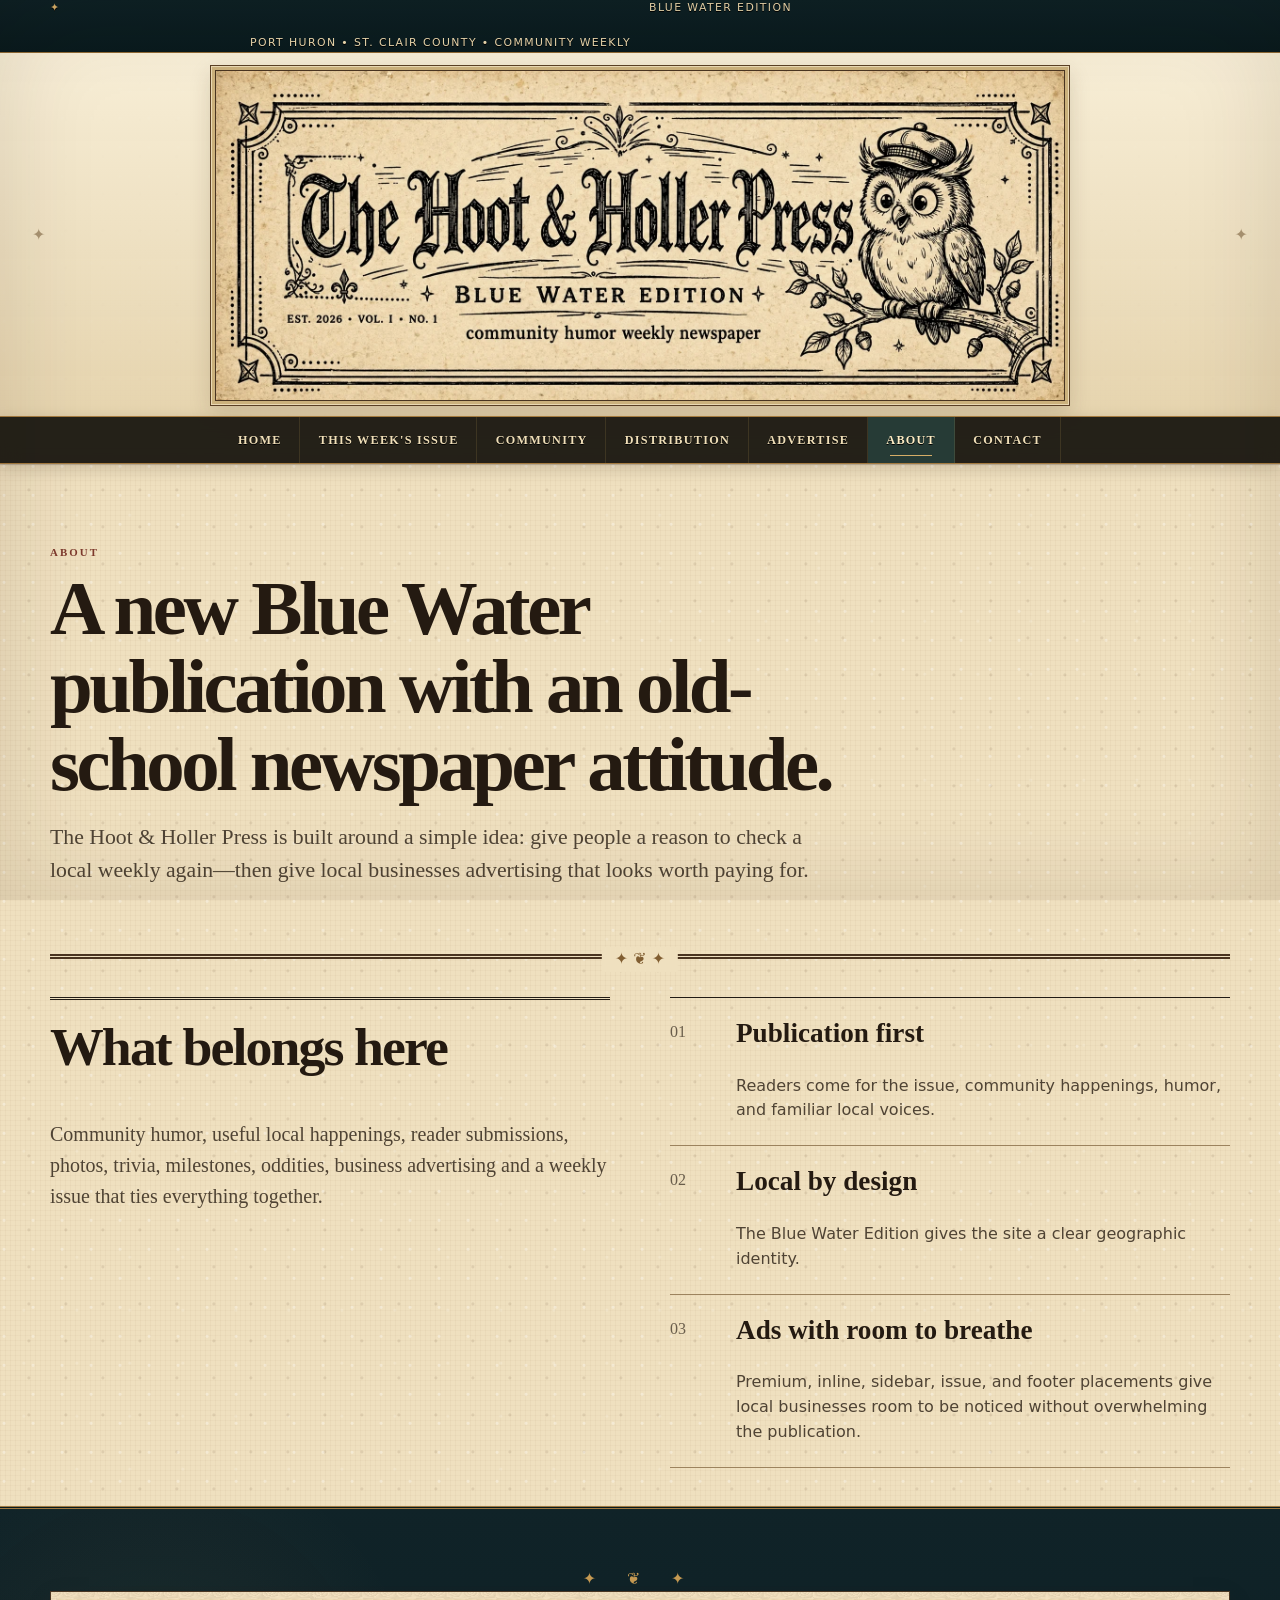
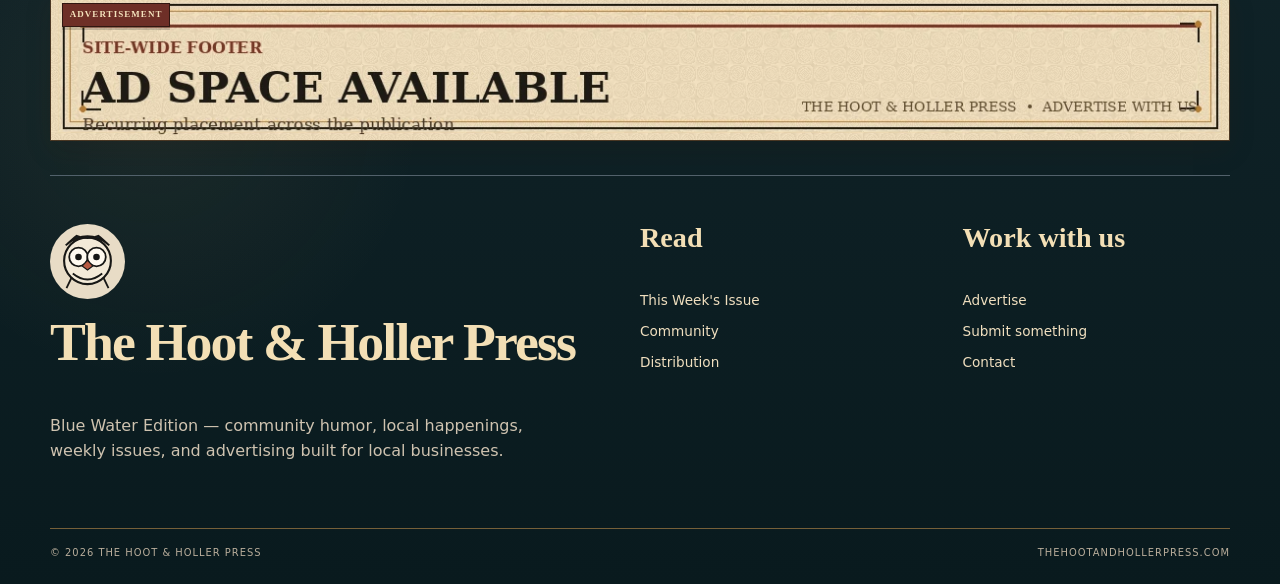
==== about.html @ 725735a4 "Add files via upload" ====
<!doctype html><html lang="en"><head><meta charset="utf-8"><meta name="viewport" content="width=device-width,initial-scale=1"><meta name="description" content="About The Hoot & Holler Press — Blue Water Edition."><meta name="theme-color" content="#19150f"><title>About | The Hoot & Holler Press</title><link rel="stylesheet" href="styles.css"></head><body class="about-page"><a class="skip-link" href="#main">Skip to content</a>
<div class="utility-bar"><div class="shell utility-inner"><span>BLUE WATER EDITION</span><span>PORT HURON • ST. CLAIR COUNTY • COMMUNITY WEEKLY</span></div></div>
<header class="site-header">
  <div class="shell masthead-shell"><a href="index.html" class="masthead-link"><img src="images/hoot-holler-masthead.webp" alt="The Hoot &amp; Holler Press — Blue Water Edition"></a></div>
  <div class="nav-wrap"><div class="shell nav-inner">
    <button class="nav-toggle" type="button" aria-expanded="false" aria-controls="site-nav">Menu</button>
    <nav id="site-nav" class="site-nav" aria-label="Primary navigation">
      <a href="index.html">Home</a><a href="issue.html">This Week's Issue</a><a href="community.html">Community</a><a href="distribution.html">Distribution</a><a href="advertise.html">Advertise</a><a href="about.html">About</a><a href="contact.html">Contact</a>
    </nav>
  </div></div>
</header><main id="main">
<section class="shell page-intro"><span class="section-kicker">About</span><h1>A new Blue Water publication with an old-school newspaper attitude.</h1><p>The Hoot &amp; Holler Press is built around a simple idea: give people a reason to check a local weekly again—then give local businesses advertising that looks worth paying for.</p></section>
<section class="shell about-grid section-tight"><div class="about-big"><h2>What belongs here</h2><p>Community humor, useful local happenings, reader submissions, photos, trivia, milestones, oddities, business advertising and a weekly issue that ties everything together.</p></div><div class="about-list"><div><span>01</span><h3>Publication first</h3><p>Readers come for the issue, community happenings, humor, and familiar local voices.</p></div><div><span>02</span><h3>Local by design</h3><p>The Blue Water Edition gives the site a clear geographic identity.</p></div><div><span>03</span><h3>Ads with room to breathe</h3><p>Premium, inline, sidebar, issue, and footer placements give local businesses room to be noticed without overwhelming the publication.</p></div></div></section>
</main><footer class="site-footer">
  <div class="shell footer-ad"><a class="ad-link" href="advertise.html" data-ad-slot="footer-strip"><span class="ad-label">Advertisement</span><span class="ad-fallback"><strong>AD SPACE AVAILABLE</strong><small>Site-wide footer placement</small></span><img src="images/ads/footer-strip.webp" alt="Advertising space available in The Hoot &amp; Holler Press"></a></div>
  <div class="shell footer-grid">
    <div><img class="footer-owl" src="images/editorial/owl-mark.svg" alt=""><h2>The Hoot &amp; Holler Press</h2><p>Blue Water Edition — community humor, local happenings, weekly issues, and advertising built for local businesses.</p></div>
    <div><h3>Read</h3><a href="issue.html">This Week's Issue</a><a href="community.html">Community</a><a href="distribution.html">Distribution</a></div>
    <div><h3>Work with us</h3><a href="advertise.html">Advertise</a><a href="contact.html">Submit something</a><a href="contact.html">Contact</a></div>
  </div>
  <div class="shell footer-bottom"><span>© <span data-year>2026</span> The Hoot &amp; Holler Press</span><span>thehootandhollerpress.com</span></div>
</footer><script src="script.js"></script></body></html>
---- styles.css ----
:root{--paper:#f4eddf;--paper-deep:#e7dcc7;--paper-light:#fbf7ef;--ink:#171715;--navy:#102b3e;--navy-2:#0a1d2a;--rust:#8a3f2b;--gold:#d29a4a;--muted:#6f665a;--rule:#b8aa94;--serif:"Iowan Old Style","Palatino Linotype",Palatino,"Book Antiqua",Georgia,serif;--sans:Inter,ui-sans-serif,system-ui,-apple-system,"Segoe UI",sans-serif;--shadow:0 18px 50px rgba(33,24,16,.10)}*{box-sizing:border-box}html{scroll-behavior:smooth}body{margin:0;background:var(--paper);color:var(--ink);font-family:var(--sans);line-height:1.55}img{max-width:100%;display:block}a{color:inherit;text-decoration:none}button,input,select,textarea{font:inherit}.shell{width:min(1180px,calc(100% - 40px));margin-inline:auto}.skip-link{position:fixed;z-index:999;top:8px;left:8px;transform:translateY(-160%);background:#fff;padding:.6rem .8rem}.skip-link:focus{transform:none}.utility-bar{background:var(--navy-2);color:#f7eddc;font-size:.68rem;letter-spacing:.13em;text-transform:uppercase}.utility-inner{display:grid;grid-template-columns:1fr 1.5fr 1fr;align-items:center;min-height:38px}.utility-inner span:nth-child(2){text-align:center}.utility-inner a{text-align:right;color:#efd59f;font-weight:800}.site-header{background:var(--paper)}.masthead-shell{padding:22px 0 18px}.masthead-link img{width:100%;border:1px solid rgba(23,23,21,.22);box-shadow:0 6px 18px rgba(32,20,8,.07)}.nav-wrap{border-block:1px solid var(--ink);background:rgba(244,237,223,.97);position:sticky;top:0;z-index:40;backdrop-filter:blur(9px)}.nav-inner{position:relative}.site-nav{display:flex;justify-content:center;gap:0}.site-nav a{padding:.82rem 1.1rem;font-size:.76rem;font-weight:900;text-transform:uppercase;letter-spacing:.08em;border-inline-start:1px solid transparent}.site-nav a:hover,.site-nav a[aria-current="page"]{background:var(--navy);color:#fff}.nav-toggle{display:none;background:none;border:0;padding:.85rem 0;font-weight:900;text-transform:uppercase;letter-spacing:.1em}.section{padding:74px 0}.section-tight{padding:38px 0}.section-kicker,.small-cap,.rail-kicker,.section-tag,.brief-type{font-size:.68rem;font-weight:900;letter-spacing:.16em;text-transform:uppercase;color:var(--rust)}h1,h2,h3,p{margin-top:0}h1,h2,h3{font-family:var(--serif);font-weight:700;line-height:1.02}h1{font-size:clamp(3rem,6vw,6.2rem);letter-spacing:-.045em}h2{font-size:clamp(2.2rem,4.2vw,4.3rem);letter-spacing:-.035em}h3{font-size:clamp(1.35rem,2.2vw,2.25rem)}p{color:#4b443b}.btn{display:inline-flex;align-items:center;justify-content:center;min-height:46px;padding:.72rem 1rem;border:1px solid var(--ink);font-size:.76rem;font-weight:900;letter-spacing:.08em;text-transform:uppercase;transition:.2s}.btn:hover{transform:translateY(-2px)}.btn.solid{background:var(--navy);border-color:var(--navy);color:#fff}.btn.text{border-color:transparent;padding-inline:0}.btn.outline-light{border-color:#f4ead7;color:#f4ead7}.btn.disabled{opacity:.45;pointer-events:none}.ad-link{display:block;position:relative}.ad-link img{width:100%;height:auto}.ad-label{position:absolute;z-index:2;left:0;top:0;background:rgba(244,237,223,.92);color:#40382f;padding:.25rem .42rem;font-size:.56rem;font-weight:900;letter-spacing:.12em;text-transform:uppercase;border-right:1px solid var(--ink);border-bottom:1px solid var(--ink)}.home-leaderboard{border-bottom:1px solid var(--rule)}.ad-leaderboard img{aspect-ratio:1200/260;object-fit:cover}.lead-grid{display:grid;grid-template-columns:.8fr 1.2fr;gap:54px;align-items:center;border-bottom:3px double var(--ink)}.lead-story{padding-right:30px}.lead-story h1{margin:.55rem 0 1.2rem;font-size:clamp(3.6rem,6vw,6.4rem)}.lead-deck{font-family:var(--serif);font-size:clamp(1.2rem,1.8vw,1.5rem);line-height:1.42}.lead-actions{display:flex;gap:1rem;align-items:center;flex-wrap:wrap;margin-top:1.7rem}.lead-art{margin:0;background:var(--navy);border:1px solid var(--ink);box-shadow:20px 22px 0 rgba(57,44,30,.08)}.lead-art img{aspect-ratio:16/9;object-fit:cover}.lead-art figcaption{padding:.55rem .7rem;background:var(--paper-light);font-size:.62rem;font-weight:900;letter-spacing:.13em;text-transform:uppercase;border-top:1px solid var(--ink)}.issue-band{background:var(--navy);color:#f6ead4;padding:56px 0;border-block:1px solid var(--navy-2)}.issue-band-grid{display:grid;grid-template-columns:280px 1fr 290px;gap:45px;align-items:center}.issue-cover-mini{background:#e8dcc6;color:var(--ink);border:6px double var(--ink);padding:24px;min-height:335px;display:flex;flex-direction:column;justify-content:center;box-shadow:12px 14px 0 rgba(0,0,0,.2)}.issue-cover-mini strong{font-family:var(--serif);font-size:2.15rem;line-height:.92;margin:.8rem 0}.issue-cover-mini em{font-family:var(--serif);font-size:.95rem}.issue-eyebrow{font-size:.58rem;letter-spacing:.12em;text-transform:uppercase;font-weight:900}.issue-rule{display:block;border-top:3px double var(--ink);margin:.7rem 0}.issue-band-copy h2{color:#f5ead7;margin:.45rem 0 1rem}.issue-band-copy p{color:#d7ccba;font-family:var(--serif);font-size:1.14rem}.issue-note{border-left:1px solid #718495;padding-left:28px}.issue-note strong{font-family:var(--serif);font-size:1.4rem}.issue-note ul{padding-left:1rem;color:#d9ceba}.content-rail{display:grid;grid-template-columns:minmax(0,1fr) 330px;gap:48px}.section-head{display:grid;grid-template-columns:150px 1fr auto;align-items:end;gap:1.5rem;border-top:3px double var(--ink);padding-top:1rem;margin-bottom:2rem}.section-head>span{font-size:.66rem;font-weight:900;letter-spacing:.14em;text-transform:uppercase;color:var(--rust)}.section-head h2{margin:0}.section-head>a{font-size:.68rem;font-weight:900;text-transform:uppercase;letter-spacing:.08em;border-bottom:1px solid currentColor}.brief-grid{display:grid;grid-template-columns:1.15fr .85fr;gap:0;border-top:1px solid var(--ink)}.brief{padding:24px 25px 24px 0;border-bottom:1px solid var(--rule)}.brief:nth-child(2),.brief:nth-child(3){padding-left:25px;border-left:1px solid var(--rule)}.lead-brief{grid-row:span 2}.brief h3{margin:.55rem 0 .8rem}.brief p{font-family:var(--serif)}.brief a{font-size:.7rem;text-transform:uppercase;font-weight:900;letter-spacing:.08em;border-bottom:1px solid}.inline-ad{margin:42px 0;border-block:1px solid var(--ink);padding-block:10px}.inline-ad img{aspect-ratio:1200/210;object-fit:cover}.section-head-lower{grid-template-columns:150px 1fr}.fun-grid{display:grid;grid-template-columns:1fr 1fr;border-top:1px solid var(--ink);border-bottom:1px solid var(--ink)}.trivia-sheet,.reader-poll{padding:28px}.trivia-sheet{padding-left:0}.reader-poll{border-left:1px solid var(--rule);padding-right:0}.trivia-sheet ol{font-family:var(--serif);font-size:1.06rem;padding-left:1.25rem}.reveal-answer{background:none;border:0;border-bottom:1px solid;padding:.15rem 0;font-weight:900;text-transform:uppercase;font-size:.66rem;letter-spacing:.1em;cursor:pointer}.answers{margin-top:1rem;padding:1rem;background:var(--paper-deep);border-left:4px solid var(--rust)}.answers p{margin:.25rem 0}.reader-poll form{display:grid;gap:.7rem}.reader-poll label{padding:.7rem 0;border-bottom:1px solid var(--rule);font-family:var(--serif)}.reader-poll .btn{margin-top:.8rem;width:max-content}.poll-status{font-size:.82rem;margin:0}.right-rail{border-left:1px solid var(--rule);padding-left:26px}.rail-ad{margin-bottom:32px}.rail-ad img{aspect-ratio:420/350;object-fit:cover}.rail-section{border-block:3px double var(--ink);padding:20px 0 24px;margin-bottom:32px}.rail-section h3{margin:.4rem 0 1rem}.rail-section a{display:block;padding:.65rem 0;border-bottom:1px solid var(--rule);font-size:.78rem;font-weight:800}.paper-break{background:var(--paper-deep);border-block:1px solid var(--rule);padding:60px 0}.paper-break-grid{display:grid;grid-template-columns:1.2fr 1fr auto;gap:48px;align-items:end}.paper-break-grid h2{margin:.5rem 0 0}.paper-break-grid p{font-family:var(--serif);font-size:1.1rem;margin:0}.page-intro{padding:74px 0 44px;border-bottom:3px double var(--ink)}.page-intro h1{max-width:950px;margin:.4rem 0 1rem}.page-intro>p{font-family:var(--serif);font-size:clamp(1.15rem,1.7vw,1.45rem);max-width:760px}.issue-page-grid{display:grid;grid-template-columns:minmax(0,1fr) 330px;gap:50px}.issue-reader{display:grid;grid-template-columns:350px 1fr;gap:42px;align-items:center}.issue-cover-large{background:#e6d7bd;border:8px double var(--ink);padding:35px 30px;min-height:510px;box-shadow:18px 20px 0 rgba(46,34,23,.09);display:flex;flex-direction:column}.issue-cover-large>span{font-family:var(--serif);font-size:2rem;font-weight:900}.issue-cover-large small{font-size:.62rem;letter-spacing:.12em;font-weight:900;margin-top:.5rem}.cover-rule{border-top:4px double var(--ink);margin:1rem 0}.issue-cover-large h2{font-size:2.3rem;margin-top:auto}.issue-cover-large p{font-family:var(--serif)}.cover-footer{display:flex;justify-content:space-between;border-top:1px solid;padding-top:.8rem;font-size:.6rem;font-weight:900;letter-spacing:.1em}.issue-reader-copy h2{margin-bottom:1rem}.issue-reader-copy p{font-family:var(--serif);font-size:1.12rem}.issue-buttons{display:flex;gap:1rem;flex-wrap:wrap}.issue-side{border-left:1px solid var(--rule);padding-left:25px}.tall-ad img{aspect-ratio:420/560;object-fit:cover}.archive-section{background:var(--paper-light);border-top:1px solid var(--rule);padding:60px 0}.archive-empty{border-block:1px solid var(--ink);padding:30px 0}.archive-empty strong{font-family:var(--serif);font-size:1.6rem}.archive-empty p{margin:.5rem 0 0}.community-grid{display:grid;grid-template-columns:repeat(3,1fr);border-top:1px solid var(--ink);border-bottom:1px solid var(--ink)}.community-column{padding:30px}.community-column:first-child{padding-left:0}.community-column:last-child{padding-right:0}.community-column+ .community-column{border-left:1px solid var(--rule)}.community-column p{font-family:var(--serif);min-height:125px}.community-callout{background:var(--navy);color:#fff;padding:70px 0;text-align:center}.community-callout span{font-size:.65rem;letter-spacing:.15em;font-weight:900;color:#e2bd79}.community-callout h2{color:#fff;max-width:850px;margin:.5rem auto}.community-callout p{color:#d8cdbb}.community-callout a{display:inline-block;border-bottom:1px solid;color:#fff;font-size:.72rem;font-weight:900;text-transform:uppercase;letter-spacing:.1em}.distribution-layout{display:grid;grid-template-columns:1.1fr .9fr;gap:55px}.distribution-map{position:relative;background:var(--navy)}.distribution-map img{width:100%;height:100%;object-fit:cover;min-height:460px}.map-caption{position:absolute;left:0;bottom:0;background:var(--paper-light);border-top:1px solid;border-right:1px solid;padding:.8rem 1rem;display:grid}.map-caption span{font-size:.7rem;text-transform:uppercase;letter-spacing:.08em}.distribution-list{border-top:3px double var(--ink)}.distribution-city{display:grid;grid-template-columns:55px 1fr;gap:20px;padding:26px 0;border-bottom:1px solid var(--rule)}.distribution-city>span{font-family:var(--serif);font-size:1rem;color:var(--muted)}.distribution-city h2{font-size:2rem;margin-bottom:.4rem}.distribution-city p{margin-bottom:.5rem}.distribution-city a{font-weight:900;border-bottom:1px solid}.placement-map{display:grid;grid-template-columns:1.12fr .88fr;gap:55px;align-items:start}.placement-diagram{border:2px solid var(--ink);padding:14px;background:var(--paper-light)}.diagram-head,.diagram-content,.diagram-ad{display:grid;place-items:center;text-align:center;font-size:.65rem;font-weight:900;letter-spacing:.08em;text-transform:uppercase}.diagram-head{height:80px;border:1px solid var(--ink);font-family:var(--serif);font-size:1.5rem}.diagram-ad{background:#d9b16a;color:#211a12;border:1px solid var(--ink)}.diagram-ad.premium{height:70px;margin-top:10px}.diagram-columns{display:grid;grid-template-columns:1fr 155px;gap:10px;margin-top:10px}.diagram-columns>div{display:grid;gap:10px}.diagram-columns aside{display:grid;gap:10px}.diagram-content{height:125px;border:1px dashed var(--rule);background:#eee5d6}.diagram-content.tall{height:180px}.diagram-ad.wide{height:70px}.diagram-ad.side{height:175px}.diagram-ad.footer{height:55px;margin-top:10px}.placement-copy h2{margin:.45rem 0 1rem}.placement-copy>p{font-family:var(--serif);font-size:1.1rem}.placement-copy ol{list-style:none;padding:0;margin-top:1.5rem;border-top:1px solid var(--ink)}.placement-copy li{display:grid;grid-template-columns:190px 1fr;gap:18px;padding:14px 0;border-bottom:1px solid var(--rule)}.placement-copy li strong{font-family:var(--serif)}.placement-copy li span{font-size:.86rem;color:var(--muted)}.ad-process{background:var(--navy);color:#fff;padding:60px 0;margin-top:65px}.process-grid{display:grid;grid-template-columns:1.2fr repeat(3,.8fr);gap:30px}.process-grid h2{color:#fff;margin:.5rem 0}.process-step{border-left:1px solid #6e8190;padding-left:20px}.process-step>span{color:#d9b16a;font-family:var(--serif)}.process-step h3{color:#fff;font-size:1.45rem;margin:.5rem 0}.process-step p{color:#d6cbbb;font-size:.9rem}.spec-table{border-top:3px double var(--ink)}.spec-table>div{display:grid;grid-template-columns:1fr 180px 1fr;gap:20px;padding:16px 0;border-bottom:1px solid var(--rule)}.spec-table strong{font-family:var(--serif);font-size:1.15rem}.center-cta{text-align:center;margin-top:32px}.about-grid{display:grid;grid-template-columns:1fr 1fr;gap:60px}.about-big{border-top:3px double var(--ink);padding-top:20px}.about-big p{font-family:var(--serif);font-size:1.25rem}.about-list{border-top:1px solid var(--ink)}.about-list>div{display:grid;grid-template-columns:48px 1fr;gap:18px;padding:22px 0;border-bottom:1px solid var(--rule)}.about-list>div>span{font-family:var(--serif);color:var(--muted)}.about-list h3{font-size:1.7rem;margin-bottom:.5rem}.about-list p{grid-column:2;margin:0}.contact-grid{display:grid;grid-template-columns:1.25fr .75fr;gap:60px}.contact-form{display:grid;gap:18px;border-top:3px double var(--ink);padding-top:22px}.contact-form label{display:grid;gap:.4rem;font-size:.68rem;font-weight:900;letter-spacing:.1em;text-transform:uppercase}.contact-form input,.contact-form select,.contact-form textarea{width:100%;background:var(--paper-light);border:1px solid var(--ink);border-radius:0;padding:.8rem;color:var(--ink)}.contact-form textarea{resize:vertical}.contact-form .btn{width:max-content}.form-note{font-size:.78rem}.contact-side{border-left:1px solid var(--rule);padding-left:30px}.contact-side img{width:120px;border:1px solid}.contact-side h2{font-size:2.2rem;margin:1rem 0}.contact-side a{font-weight:900;border-bottom:1px solid}.contact-side hr{border:0;border-top:1px solid var(--rule);margin:1.7rem 0}.site-footer{background:var(--navy-2);color:#f4ead7;padding-top:38px}.footer-ad{padding-bottom:34px;border-bottom:1px solid #52616b}.footer-ad img{aspect-ratio:1200/150;object-fit:cover}.footer-grid{display:grid;grid-template-columns:2fr 1fr 1fr;gap:55px;padding:48px 0}.footer-grid h2,.footer-grid h3{color:#fff}.footer-grid p{color:#cfc3b0;max-width:530px}.footer-grid>div:not(:first-child){display:flex;flex-direction:column;gap:.6rem}.footer-grid a{color:#f0dfbf;font-size:.85rem}.footer-owl{width:75px;border-radius:50%;margin-bottom:1rem}.footer-bottom{display:flex;justify-content:space-between;border-top:1px solid #52616b;padding:16px 0 24px;font-size:.62rem;text-transform:uppercase;letter-spacing:.1em;color:#b9ad9b}
@media (max-width:980px){.utility-inner{grid-template-columns:1fr auto}.utility-inner span:nth-child(2){display:none}.issue-band-grid{grid-template-columns:230px 1fr}.issue-note{grid-column:1/-1;border-left:0;border-top:1px solid #718495;padding:20px 0 0}.lead-grid,.content-rail,.paper-break-grid,.issue-page-grid,.distribution-layout,.placement-map,.about-grid,.contact-grid{grid-template-columns:1fr}.right-rail,.issue-side,.contact-side{border-left:0;padding-left:0}.right-rail{display:grid;grid-template-columns:1fr 1fr;gap:24px}.rail-section{grid-column:1/-1}.issue-reader{grid-template-columns:300px 1fr}.community-grid{grid-template-columns:1fr}.community-column,.community-column:first-child,.community-column:last-child{padding:26px 0}.community-column+ .community-column{border-left:0;border-top:1px solid var(--rule)}.community-column p{min-height:auto}.process-grid{grid-template-columns:1fr 1fr}.process-grid>div:first-child{grid-column:1/-1}.placement-copy li{grid-template-columns:170px 1fr}}
@media (max-width:720px){.shell{width:min(100% - 24px,1180px)}.utility-inner{grid-template-columns:1fr}.utility-inner a{display:none}.masthead-shell{padding:12px 0}.nav-toggle{display:block}.site-nav{display:none;position:absolute;left:-12px;right:-12px;top:100%;background:var(--paper-light);border:1px solid var(--ink);flex-direction:column;box-shadow:var(--shadow)}.site-nav.open{display:flex}.site-nav a{border-bottom:1px solid var(--rule);padding:.85rem 1rem}.section{padding:50px 0}.section-tight{padding:28px 0}h1{font-size:clamp(2.7rem,14vw,4.4rem)}h2{font-size:clamp(2.15rem,10vw,3.5rem)}.lead-grid{gap:28px;padding-top:38px}.lead-story{padding-right:0}.lead-art{box-shadow:10px 12px 0 rgba(57,44,30,.08)}.issue-band{padding:42px 0}.issue-band-grid{grid-template-columns:1fr}.issue-cover-mini{max-width:290px}.section-head{grid-template-columns:1fr;gap:.4rem}.section-head>a{width:max-content}.brief-grid,.fun-grid{grid-template-columns:1fr}.lead-brief{grid-row:auto}.brief,.brief:nth-child(2),.brief:nth-child(3){padding:20px 0;border-left:0}.reader-poll{border-left:0;border-top:1px solid var(--rule);padding:24px 0}.right-rail{grid-template-columns:1fr}.rail-section{grid-column:auto}.paper-break-grid{gap:22px}.issue-reader{grid-template-columns:1fr}.issue-cover-large{max-width:360px}.distribution-map img{min-height:330px}.process-grid{grid-template-columns:1fr}.process-grid>div:first-child{grid-column:auto}.process-step{border-left:0;border-top:1px solid #6e8190;padding:18px 0 0}.spec-table>div{grid-template-columns:1fr 1fr}.spec-table>div span:last-child{grid-column:1/-1}.placement-copy li{grid-template-columns:1fr;gap:4px}.footer-grid{grid-template-columns:1fr;gap:30px}.footer-bottom{flex-direction:column;gap:.4rem}.contact-side{border-top:1px solid var(--rule);padding-top:28px}}
@media (prefers-reduced-motion:reduce){html{scroll-behavior:auto}.btn:hover{transform:none}}

/* ==========================================================
   2026 RUSTIC EDITORIAL THEME
   Old-world newspaper atmosphere: parchment, midnight ink,
   brass rules, celestial ornaments, and hand-printed texture.
   ========================================================== */
:root{
  --paper:#efe0bf;
  --paper-deep:#dcc79e;
  --paper-light:#f8efd8;
  --ink:#211b14;
  --navy:#172e34;
  --navy-2:#0d2024;
  --rust:#7d392c;
  --gold:#b7843f;
  --gold-bright:#d5ad67;
  --forest:#273a2e;
  --muted:#695d4b;
  --rule:#9c835e;
  --serif:Georgia,"Times New Roman",serif;
  --sans:ui-sans-serif,system-ui,-apple-system,"Segoe UI",sans-serif;
  --shadow:0 18px 45px rgba(44,29,14,.18);
}
html{background:#18130f}
body{
  overflow-x:hidden;
  background-color:var(--paper);
  background-image:
    radial-gradient(circle at 14% 8%,rgba(255,255,255,.33) 0 1px,transparent 2px),
    radial-gradient(circle at 78% 24%,rgba(70,42,19,.10) 0 1px,transparent 2px),
    radial-gradient(circle at 45% 72%,rgba(255,255,255,.16) 0 1px,transparent 2px),
    linear-gradient(90deg,rgba(102,70,34,.035) 1px,transparent 1px),
    linear-gradient(rgba(102,70,34,.03) 1px,transparent 1px);
  background-size:29px 29px,37px 37px,53px 53px,5px 5px,5px 5px;
  color:var(--ink);
}
body::before{
  content:"";
  position:fixed;
  inset:0;
  pointer-events:none;
  z-index:9999;
  box-shadow:inset 0 0 100px rgba(53,29,10,.13);
  mix-blend-mode:multiply;
}
.shell,.lead-story,.content-main,.right-rail,.issue-reader,.issue-side{min-width:0}
.utility-bar{
  background:linear-gradient(180deg,#0d2024,#09191c);
  border-bottom:1px solid #8f6a35;
  color:#ead8ad;
  text-shadow:0 1px 0 #000;
}
.utility-inner{min-height:42px}
.utility-inner::before{content:"✦";color:var(--gold-bright);margin-right:.6rem}
.site-header{
  background:linear-gradient(180deg,rgba(248,239,216,.95),rgba(226,207,167,.92));
  border-bottom:1px solid rgba(77,52,29,.28);
}
.masthead-shell{position:relative;padding:25px 0 21px}
.masthead-shell::before,.masthead-shell::after{
  content:"✦";
  position:absolute;
  top:50%;
  transform:translateY(-50%);
  color:#70542f;
  opacity:.55;
  font-size:1rem;
}
.masthead-shell::before{left:-18px}.masthead-shell::after{right:-18px}
.masthead-link{
  display:block;
  padding:7px;
  background:#cbb17c;
  border:1px solid #5b4025;
  box-shadow:0 12px 30px rgba(57,37,16,.18),inset 0 0 0 2px #ead9b4;
}
.masthead-link img{
  border:1px solid #4c3520;
  box-shadow:none;
  filter:sepia(.06) contrast(1.03) saturate(.92);
}
.nav-wrap{
  background:rgba(29,25,18,.96);
  border-block:1px solid #a47b3f;
  box-shadow:0 5px 15px rgba(36,22,9,.16);
}
.site-nav a,.nav-toggle{
  color:#f0dfb8;
  font-family:var(--serif);
  letter-spacing:.105em;
  text-shadow:0 1px 0 #000;
}
.site-nav a{position:relative;border-right:1px solid rgba(210,173,103,.14)}
.site-nav a::after{content:"";position:absolute;left:25%;right:25%;bottom:7px;height:1px;background:var(--gold-bright);transform:scaleX(0);transition:.2s}
.site-nav a:hover,.site-nav a[aria-current="page"]{background:#263b36;color:#ffeec5}
.site-nav a:hover::after,.site-nav a[aria-current="page"]::after{transform:scaleX(1)}
.section-kicker,.small-cap,.rail-kicker,.section-tag,.brief-type{
  color:var(--rust);
  font-family:var(--serif);
  letter-spacing:.19em;
}
h1,h2,h3{color:#241a11;text-wrap:balance}
h1::selection,h2::selection,h3::selection{background:#a97d3d;color:#fff}
p{color:#4f4334}
.btn{
  border:1px solid #4d3822;
  box-shadow:inset 0 0 0 1px rgba(255,255,255,.23),0 6px 0 rgba(79,50,22,.12);
  font-family:var(--serif);
  letter-spacing:.1em;
  background:linear-gradient(#f2e5c9,#ddc797);
}
.btn.solid{
  background:linear-gradient(180deg,#2f4b42,#20372f);
  border-color:#15261f;
  color:#f4e4bc;
}
.btn.outline-light{background:rgba(0,0,0,.12);border-color:#d7b973;color:#f5e7c2}
.btn:hover{filter:brightness(1.05)}
.ad-link{
  isolation:isolate;
  overflow:hidden;
  background:#10272d;
  border:1px solid #4a3723;
  box-shadow:0 10px 25px rgba(53,32,13,.13),inset 0 0 0 3px rgba(213,173,103,.18);
}
.ad-link::after{
  content:"";
  position:absolute;
  inset:7px;
  border:1px solid rgba(232,208,158,.28);
  pointer-events:none;
  z-index:1;
}
.ad-label{
  left:11px;
  top:11px;
  background:#6e2f27;
  color:#f4e3bd;
  border:1px solid #311711;
  box-shadow:0 3px 0 rgba(0,0,0,.18);
  font-family:var(--serif);
}
.home-leaderboard{border-bottom:0}
.lead-grid{position:relative;border-bottom:5px double #49351f}
.lead-grid::after{content:"✦  ❦  ✦";position:absolute;bottom:-19px;left:50%;transform:translateX(-50%);background:var(--paper);padding:0 12px;color:#7e5c31;font-family:var(--serif)}
.lead-story h1{color:#2c2015;text-shadow:0 1px 0 rgba(255,255,255,.45)}
.lead-deck{color:#514330}
.lead-art{
  background:#162e34;
  border:2px solid #4e3820;
  box-shadow:13px 15px 0 #bda77a,19px 21px 0 rgba(63,40,17,.14);
  padding:7px;
}
.lead-art figcaption{background:#e8d7b3;border-color:#765834;color:#4d3825}
.issue-band{
  position:relative;
  background:
    radial-gradient(circle at 20% 20%,rgba(212,173,103,.08),transparent 24%),
    radial-gradient(circle at 82% 73%,rgba(212,173,103,.07),transparent 20%),
    linear-gradient(135deg,#112a2e,#1e3939 55%,#10272d);
  border-block:2px solid #8e6b3a;
  box-shadow:inset 0 0 80px rgba(0,0,0,.28);
}
.issue-band::before,.community-callout::before,.ad-process::before{
  content:"✦     ❦     ✦";
  display:block;
  text-align:center;
  color:#d2a85f;
  letter-spacing:.7em;
  margin-bottom:20px;
}
.issue-cover-mini,.issue-cover-large{
  background:
    radial-gradient(circle at 15% 18%,rgba(91,61,26,.10),transparent 25%),
    radial-gradient(circle at 80% 70%,rgba(91,61,26,.08),transparent 28%),
    #ead7ad;
  border-color:#3f2b19;
  box-shadow:10px 12px 0 #927348,15px 17px 0 rgba(0,0,0,.19);
}
.issue-cover-mini strong,.issue-cover-large>span{letter-spacing:-.045em}
.issue-note{border-color:#8d7a55}
.section-head{
  position:relative;
  border-top:5px double #4c3721;
}
.section-head::before{content:"✦";position:absolute;top:-16px;left:50%;background:var(--paper);padding:0 9px;color:#8a6233}
.brief-grid,.fun-grid,.community-grid{border-color:#5e4529}
.brief{position:relative}
.brief::before{content:"";position:absolute;left:0;top:0;width:22px;border-top:2px solid #9a7240}
.answers{background:#ddc79c;border-color:#7d392c}
.reader-poll input{accent-color:#7d392c}
.right-rail,.issue-side,.contact-side{border-color:#987f5c}
.rail-section{
  padding:26px 18px;
  border:3px double #4d3721;
  background:rgba(244,231,199,.58);
  box-shadow:inset 0 0 0 5px rgba(184,132,63,.09);
}
.rail-section::before{content:"❦";display:block;text-align:center;color:#8b6232;font-size:1.4rem}
.paper-break{
  background:
    linear-gradient(rgba(220,199,158,.92),rgba(220,199,158,.92)),
    repeating-linear-gradient(0deg,transparent 0 5px,rgba(75,49,22,.04) 6px);
  border-block:3px double #6a4a27;
}
.page-intro{
  position:relative;
  border-bottom:5px double #4a3420;
}
.page-intro::after{content:"✦  ❦  ✦";position:absolute;bottom:-18px;left:50%;transform:translateX(-50%);background:var(--paper);padding:0 13px;color:#815e32}
.issue-page-grid{align-items:start}
.issue-side{display:block}
.issue-side .ad-link,.issue-side picture,.issue-side img{display:block;width:100%}
.tall-ad img{aspect-ratio:auto;object-fit:contain;background:#10272d}
.archive-section{background:rgba(248,239,216,.68);border-top:2px solid #8b6f4d}
.community-callout,.ad-process{
  position:relative;
  background:linear-gradient(135deg,#10272d,#213d3b 55%,#10262b);
  box-shadow:inset 0 0 80px rgba(0,0,0,.25);
  border-block:1px solid #96713c;
}
.distribution-map,.placement-diagram{
  border:2px solid #4d3822;
  box-shadow:9px 10px 0 #bba274;
}
.diagram-ad{background:#c59b59}
.contact-form input,.contact-form select,.contact-form textarea{
  background:rgba(249,239,215,.8);
  border:1px solid #5f4628;
  box-shadow:inset 0 0 12px rgba(94,61,25,.05);
}
.site-footer{
  background:
    radial-gradient(circle at 12% 30%,rgba(213,173,103,.07),transparent 22%),
    linear-gradient(180deg,#102328,#091a1e);
  border-top:3px double #9f7941;
}
.site-footer::before{content:"✦  ❦  ✦";display:block;text-align:center;color:#c69a52;letter-spacing:.8em;padding-top:20px}
.footer-grid h2,.footer-grid h3{font-family:var(--serif);color:#f3dfb5}
.footer-bottom{border-color:#766039}

@media (max-width:980px){
  .lead-art{box-shadow:8px 9px 0 #bda77a,12px 13px 0 rgba(63,40,17,.13)}
  .issue-side{width:min(100%,680px);margin-inline:auto}
}
@media (max-width:720px){
  body::before{box-shadow:inset 0 0 45px rgba(53,29,10,.10)}
  .shell{width:min(100% - 20px,1180px)}
  .utility-bar{font-size:.6rem;letter-spacing:.1em}
  .utility-inner{min-height:34px;text-align:center}
  .utility-inner::before{display:none}
  .masthead-shell{padding:9px 0 10px}
  .masthead-link{padding:3px;border-width:1px}
  .masthead-shell::before,.masthead-shell::after{display:none}
  .nav-wrap{position:sticky;top:0}
  .nav-toggle{width:100%;text-align:left;padding:.8rem .2rem;color:#f1dfb5}
  .nav-toggle::after{content:" ☰";float:right;color:#d6a75e}
  .site-nav{left:-10px;right:-10px;background:#172a2a;border-color:#9b7440}
  .site-nav a{color:#f2dfb8;border-color:rgba(203,161,91,.25);font-size:.83rem}
  h1{font-size:clamp(2.45rem,12vw,4rem);line-height:.96;overflow-wrap:anywhere}
  h2{font-size:clamp(2rem,9vw,3rem);line-height:1}
  h3{line-height:1.08}
  .lead-story h1{font-size:clamp(2.7rem,12vw,4.25rem)}
  .lead-deck{font-size:1.12rem}
  .lead-art{box-shadow:6px 7px 0 #bda77a}
  .issue-band::before,.community-callout::before,.ad-process::before{font-size:.8rem;letter-spacing:.3em}
  .issue-cover-mini{max-width:none;width:100%;min-height:0}
  .issue-cover-large{max-width:none;width:100%;min-height:440px;padding:28px 22px}
  .issue-cover-large>span{font-size:clamp(1.55rem,8vw,2rem)}
  .cover-footer{gap:12px;flex-wrap:wrap}
  .issue-page-grid{display:flex;flex-direction:column;gap:32px;padding-top:30px}
  .issue-reader{width:100%;gap:28px}
  .issue-side{display:block!important;order:2;width:100%;margin:0;padding:0;border:0}
  .issue-side .ad-link{display:block!important;width:100%;margin:0}
  .issue-side picture,.issue-side source,.issue-side img{display:block!important}
  .issue-side img{width:100%!important;height:auto!important;max-height:none!important;aspect-ratio:auto!important;object-fit:contain!important}
  .tall-ad{min-height:0!important}
  .ad-label{left:8px;top:8px;font-size:.5rem}
  .ad-link::after{inset:5px}
  .ad-leaderboard img,.inline-ad img,.footer-ad img,.rail-ad img{height:auto;aspect-ratio:auto;object-fit:contain}
  .right-rail{display:block}
  .rail-ad{margin:26px 0}
  .rail-section{margin:26px 0}
  .paper-break{padding:42px 0}
  .paper-break-grid .btn{width:100%}
  .section-head::before,.page-intro::after,.lead-grid::after{font-size:.75rem}
  .placement-diagram{padding:8px;box-shadow:5px 6px 0 #bba274}
  .diagram-columns{grid-template-columns:1fr 105px}
  .diagram-head{font-size:1.15rem}
  .diagram-ad.side{height:130px}
  .footer-ad{padding-bottom:24px}
  .footer-grid{padding:36px 0}
}
@media (max-width:430px){
  .shell{width:calc(100% - 16px)}
  .section{padding:42px 0}
  .section-tight{padding:24px 0}
  .lead-actions,.issue-buttons{display:grid;grid-template-columns:1fr}
  .lead-actions .btn,.issue-buttons .btn{width:100%}
  .issue-cover-large{min-height:390px}
  .issue-cover-large h2{font-size:1.75rem}
  .page-intro{padding-top:48px}
  .spec-table>div{grid-template-columns:1fr}
  .spec-table>div span:last-child{grid-column:auto}
  .diagram-columns{grid-template-columns:1fr 88px;gap:6px}
  .diagram-columns>div,.diagram-columns aside{gap:6px}
  .diagram-content{height:95px}
  .diagram-content.tall{height:130px}
  .diagram-ad.side{height:110px}
}
@media (max-width:720px){.issue-side{order:-1!important;margin-bottom:2px}.issue-reader{order:2}}

/* Real Blue Water photography */
.lead-art img,.distribution-map img{display:block;width:100%;object-fit:cover;object-position:center}
.lead-art img{min-height:300px}
.photo-credit{float:right;font-family:var(--sans);font-size:.52rem;letter-spacing:.04em;text-transform:none;color:var(--muted);font-weight:700}
.distribution-map img{aspect-ratio:16/10;min-height:340px}
.distribution-map .map-caption small{display:block;margin-top:.35rem;font-size:.58rem;line-height:1.35;color:var(--muted)}
@media (max-width:700px){.photo-credit{float:none;display:block;margin-top:.25rem}.lead-art img{min-height:220px}.distribution-map img{min-height:240px;aspect-ratio:4/3}}


/* ==========================================================
   V8 LAYOUT POLISH
   Smaller masthead, cleaner utility bar, reliable ad slots,
   and stronger phone behavior.
   ========================================================== */
.utility-inner{
  grid-template-columns:1fr 1fr;
  gap:18px;
}
.utility-inner span:nth-child(2){text-align:right}
.masthead-shell{padding:12px 0 10px}
.masthead-link{
  width:min(860px,100%);
  margin-inline:auto;
  padding:4px;
  box-shadow:0 8px 20px rgba(57,37,16,.15),inset 0 0 0 1px #ead9b4;
}
.masthead-link img{width:100%;height:auto}

/* Ad slots always retain a visible destination even if an image is temporarily missing. */
.ad-link{position:relative;display:block;background:#ead9b8}
.ad-link img,.ad-link picture{position:relative;z-index:1}
.ad-fallback{
  position:absolute;
  inset:0;
  z-index:0;
  display:grid;
  place-content:center;
  gap:.35rem;
  padding:20px;
  text-align:center;
  color:#241b12;
  background:
    linear-gradient(rgba(239,224,191,.94),rgba(220,199,158,.94)),
    repeating-linear-gradient(0deg,rgba(91,61,26,.04) 0 1px,transparent 1px 5px);
  border:1px solid #5b4025;
  font-family:var(--serif);
}
.ad-fallback strong{font-size:clamp(1.1rem,3vw,2rem);letter-spacing:.06em}
.ad-fallback small{font-size:.72rem;letter-spacing:.12em;text-transform:uppercase;color:#6d4d2d}

/* Keep the replacement bridge dramatic without forcing the page overly tall. */
.lead-art img{aspect-ratio:16/9;object-fit:cover;object-position:center 48%}
.distribution-map img{object-position:center 52%}

@media (max-width:980px){
  .utility-inner{grid-template-columns:1fr 1fr}
  .utility-inner span:nth-child(2){display:block;text-align:right}
  .masthead-link{width:min(760px,100%)}
}
@media (max-width:720px){
  .utility-inner{display:flex;justify-content:center;min-height:32px}
  .utility-inner span:nth-child(2){display:none}
  .masthead-shell{padding:7px 0}
  .masthead-link{width:100%;padding:2px;box-shadow:0 5px 12px rgba(57,37,16,.13)}
  .home-leaderboard{padding-top:16px;padding-bottom:16px}
  .ad-leaderboard img,.inline-ad img,.footer-ad img,.rail-ad img,.tall-ad img{width:100%;height:auto;object-fit:contain;aspect-ratio:auto}
  .lead-art img{aspect-ratio:4/3;object-position:center 48%}
  .distribution-map img{min-height:260px;max-height:360px}
  .issue-side{order:2}
  .issue-side .ad-link{max-width:100%}
}
@media (max-width:430px){
  .utility-bar{font-size:.54rem}
  .masthead-link{border-width:1px}
  .lead-art figcaption{font-size:.54rem;letter-spacing:.08em}
  .ad-fallback{padding:12px}
  .ad-fallback strong{font-size:1.05rem}
}

/* v9: leaderboard crop guard. Keep the entire creative inside the slot on every viewport. */
.home-leaderboard{overflow:visible}
.ad-leaderboard{display:block;width:100%;max-width:100%;overflow:hidden}
.ad-leaderboard picture,.ad-leaderboard img{
  display:block;
  width:100%;
  max-width:100%;
  height:auto!important;
  aspect-ratio:auto!important;
  object-fit:contain!important;
  object-position:center center!important;
  margin:0!important;
  transform:none!important;
}
@media (max-width:720px){
  .home-leaderboard{width:calc(100% - 20px);padding-block:12px}
  .ad-leaderboard{width:100%}
}


/* v10: expanded homepage advertising rail */
.rail-heading{
  margin-bottom:18px;
  padding:0 0 14px;
  border-bottom:3px double #4d3721;
}
.rail-heading h3{margin:.35rem 0 0;font-size:1.55rem}
.right-rail .rail-ad{display:block;width:100%}
.diagram-sidebar-stack{display:grid!important;gap:8px!important}
.diagram-sidebar-stack .diagram-ad.side{height:74px}
@media (min-width:560px) and (max-width:720px){
  .right-rail{display:grid;grid-template-columns:1fr 1fr;gap:18px}
  .right-rail .rail-heading,.right-rail .rail-section{grid-column:1/-1}
  .right-rail .rail-ad{margin:0}
}
@media (max-width:559px){
  .right-rail{display:block}
  .right-rail .rail-ad{margin:22px 0}
}
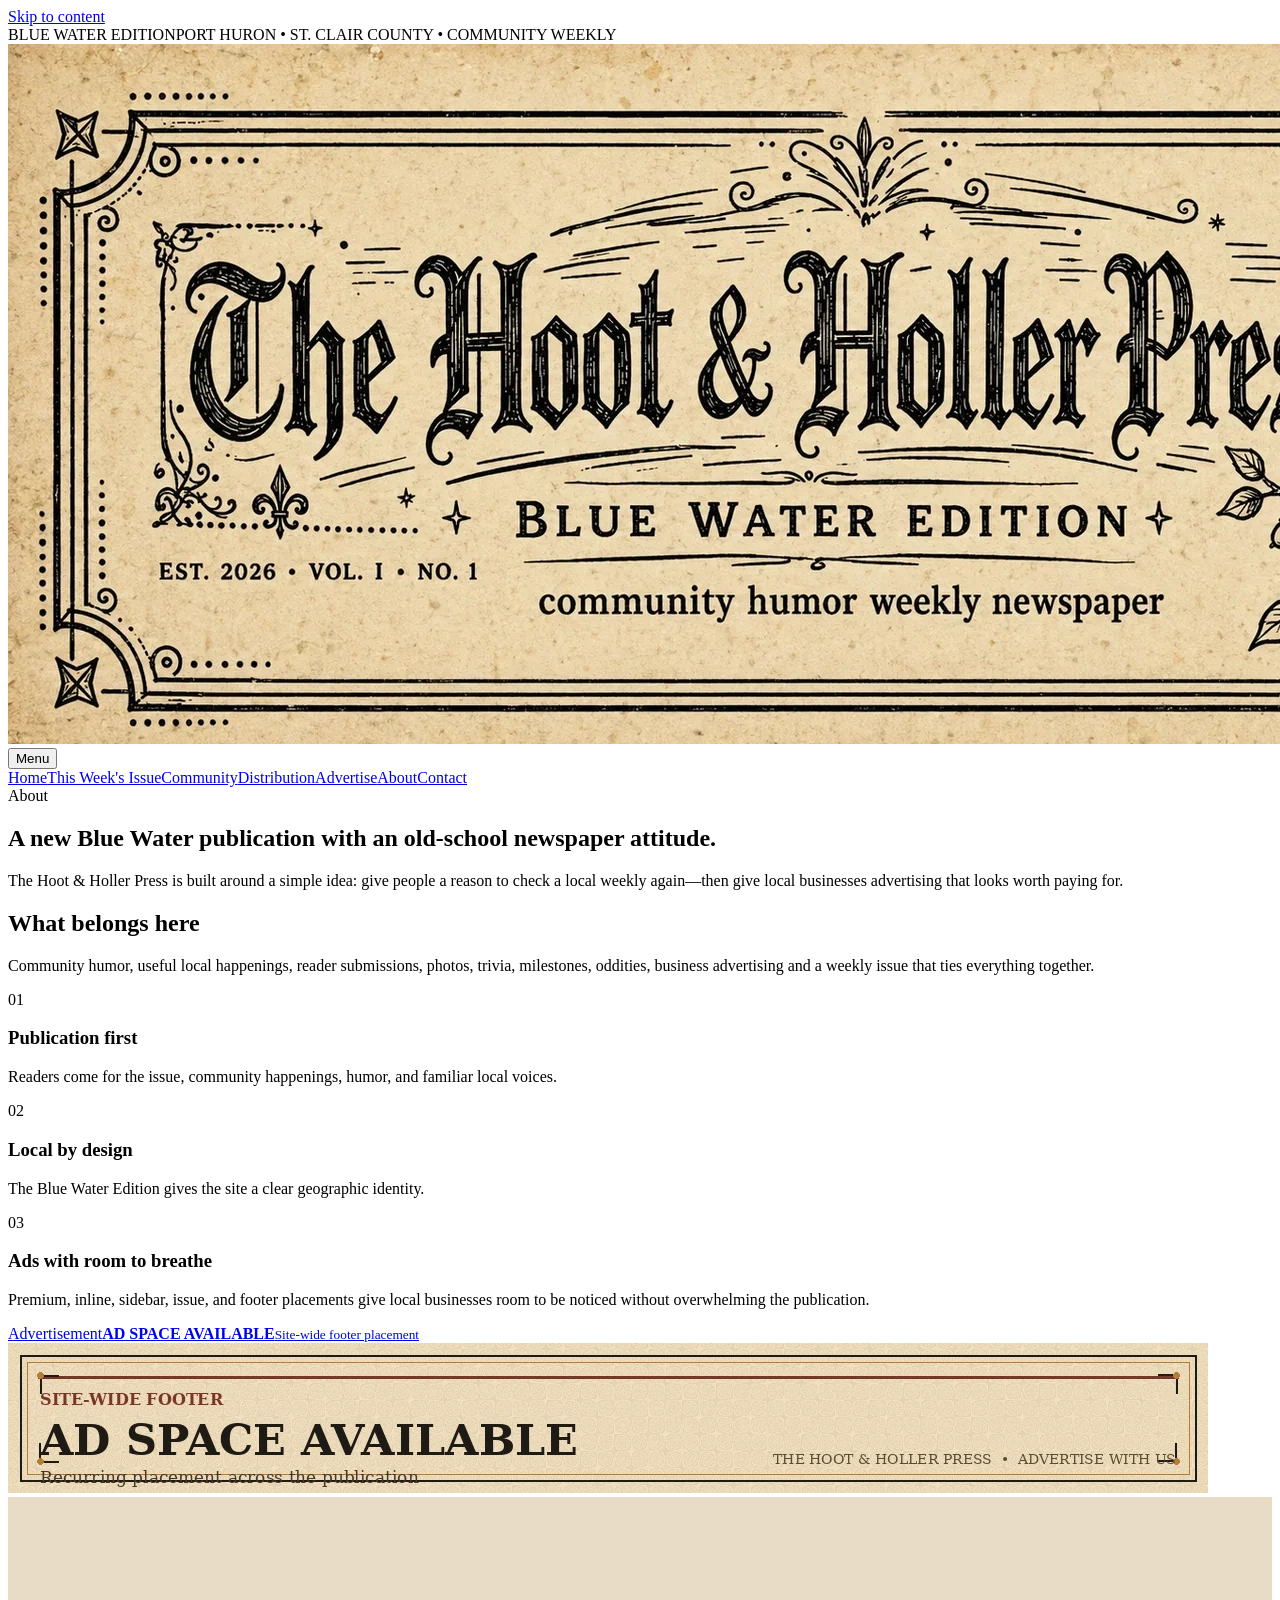
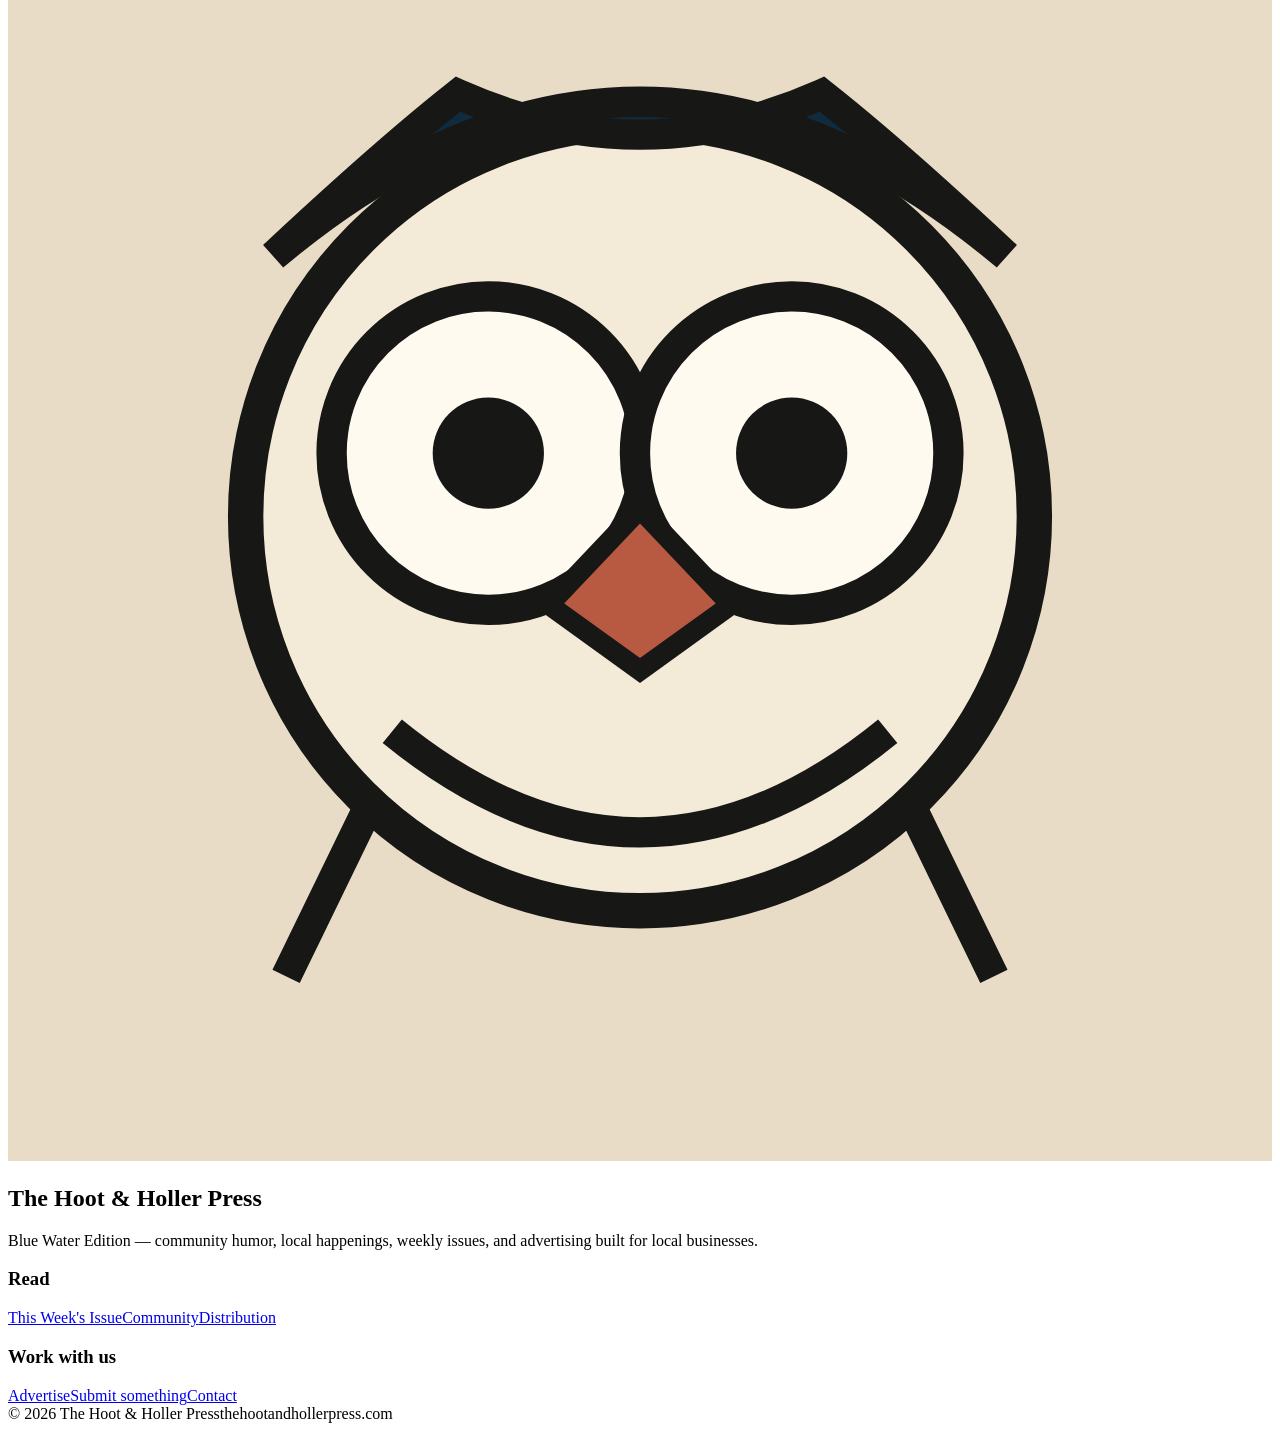
==== commit a94a2fbe: "Update about.html" ====
--- a/about.html
+++ b/about.html
@@ -1,4 +1,4 @@
-<!doctype html><html lang="en"><head><meta charset="utf-8"><meta name="viewport" content="width=device-width,initial-scale=1"><meta name="description" content="About The Hoot & Holler Press — Blue Water Edition."><meta name="theme-color" content="#19150f"><title>About | The Hoot & Holler Press</title><link rel="stylesheet" href="styles.css"></head><body class="about-page"><a class="skip-link" href="#main">Skip to content</a>
+<!doctype html><html lang="en"><head><meta charset="utf-8"><meta name="viewport" content="width=device-width,initial-scale=1"><meta name="description" content="About The Hoot & Holler Press — Blue Water Edition."><meta name="theme-color" content="#19150f"><title>About | The Hoot & Holler Press</title><link rel="stylesheet" href="style.css"></head><body class="about-page"><a class="skip-link" href="#main">Skip to content</a>
 <div class="utility-bar"><div class="shell utility-inner"><span>BLUE WATER EDITION</span><span>PORT HURON • ST. CLAIR COUNTY • COMMUNITY WEEKLY</span></div></div>
 <header class="site-header">
   <div class="shell masthead-shell"><a href="index.html" class="masthead-link"><img src="images/hoot-holler-masthead.webp" alt="The Hoot &amp; Holler Press — Blue Water Edition"></a></div>
@@ -19,4 +19,4 @@
     <div><h3>Work with us</h3><a href="advertise.html">Advertise</a><a href="contact.html">Submit something</a><a href="contact.html">Contact</a></div>
   </div>
   <div class="shell footer-bottom"><span>© <span data-year>2026</span> The Hoot &amp; Holler Press</span><span>thehootandhollerpress.com</span></div>
-</footer><script src="script.js"></script></body></html>+</footer><script src="script.js"></script></body></html>
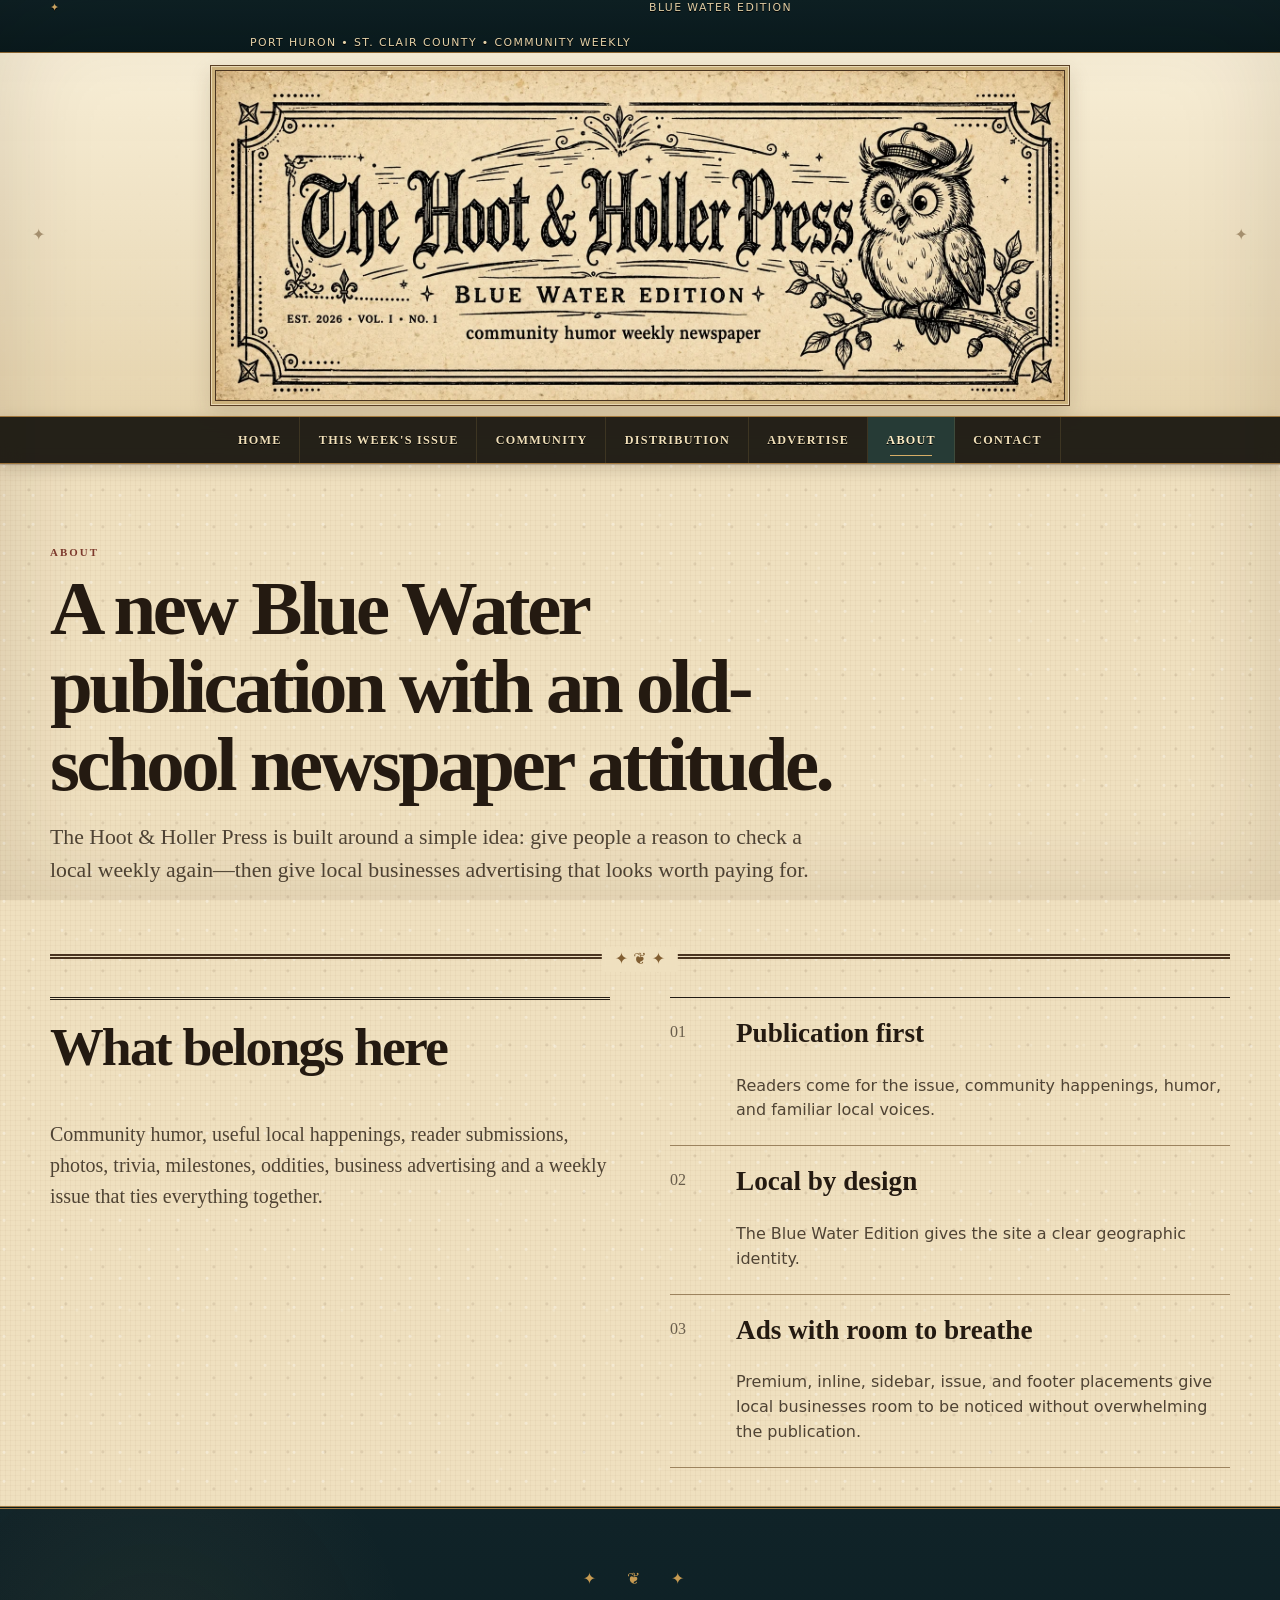
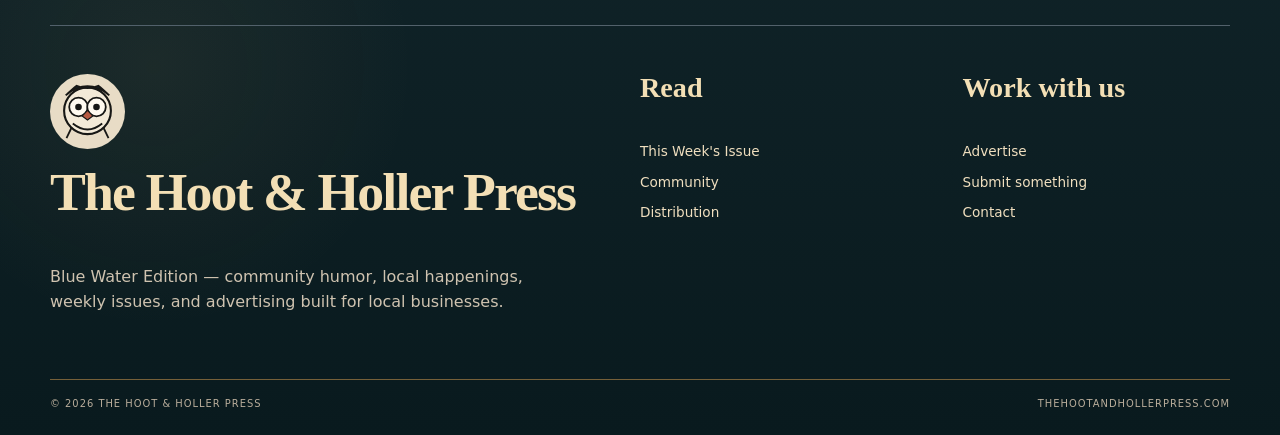
==== commit b80c2abd: "update" ====
--- a/about.html
+++ b/about.html
@@ -19,4 +19,4 @@
     <div><h3>Work with us</h3><a href="advertise.html">Advertise</a><a href="contact.html">Submit something</a><a href="contact.html">Contact</a></div>
   </div>
   <div class="shell footer-bottom"><span>© <span data-year>2026</span> The Hoot &amp; Holler Press</span><span>thehootandhollerpress.com</span></div>
-</footer><script src="script.js"></script></body></html>
+</footer><script src="script.js"></script></body></html>
--- a/style.css
+++ b/style.css
@@ -0,0 +1,457 @@
+
+:root{--paper:#f4eddf;--paper-deep:#e7dcc7;--paper-light:#fbf7ef;--ink:#171715;--navy:#102b3e;--navy-2:#0a1d2a;--rust:#8a3f2b;--gold:#d29a4a;--muted:#6f665a;--rule:#b8aa94;--serif:"Iowan Old Style","Palatino Linotype",Palatino,"Book Antiqua",Georgia,serif;--sans:Inter,ui-sans-serif,system-ui,-apple-system,"Segoe UI",sans-serif;--shadow:0 18px 50px rgba(33,24,16,.10)}*{box-sizing:border-box}html{scroll-behavior:smooth}body{margin:0;background:var(--paper);color:var(--ink);font-family:var(--sans);line-height:1.55}img{max-width:100%;display:block}a{color:inherit;text-decoration:none}button,input,select,textarea{font:inherit}.shell{width:min(1180px,calc(100% - 40px));margin-inline:auto}.skip-link{position:fixed;z-index:999;top:8px;left:8px;transform:translateY(-160%);background:#fff;padding:.6rem .8rem}.skip-link:focus{transform:none}.utility-bar{background:var(--navy-2);color:#f7eddc;font-size:.68rem;letter-spacing:.13em;text-transform:uppercase}.utility-inner{display:grid;grid-template-columns:1fr 1.5fr 1fr;align-items:center;min-height:38px}.utility-inner span:nth-child(2){text-align:center}.utility-inner a{text-align:right;color:#efd59f;font-weight:800}.site-header{background:var(--paper)}.masthead-shell{padding:22px 0 18px}.masthead-link img{width:100%;border:1px solid rgba(23,23,21,.22);box-shadow:0 6px 18px rgba(32,20,8,.07)}.nav-wrap{border-block:1px solid var(--ink);background:rgba(244,237,223,.97);position:sticky;top:0;z-index:40;backdrop-filter:blur(9px)}.nav-inner{position:relative}.site-nav{display:flex;justify-content:center;gap:0}.site-nav a{padding:.82rem 1.1rem;font-size:.76rem;font-weight:900;text-transform:uppercase;letter-spacing:.08em;border-inline-start:1px solid transparent}.site-nav a:hover,.site-nav a[aria-current="page"]{background:var(--navy);color:#fff}.nav-toggle{display:none;background:none;border:0;padding:.85rem 0;font-weight:900;text-transform:uppercase;letter-spacing:.1em}.section{padding:74px 0}.section-tight{padding:38px 0}.section-kicker,.small-cap,.rail-kicker,.section-tag,.brief-type{font-size:.68rem;font-weight:900;letter-spacing:.16em;text-transform:uppercase;color:var(--rust)}h1,h2,h3,p{margin-top:0}h1,h2,h3{font-family:var(--serif);font-weight:700;line-height:1.02}h1{font-size:clamp(3rem,6vw,6.2rem);letter-spacing:-.045em}h2{font-size:clamp(2.2rem,4.2vw,4.3rem);letter-spacing:-.035em}h3{font-size:clamp(1.35rem,2.2vw,2.25rem)}p{color:#4b443b}.btn{display:inline-flex;align-items:center;justify-content:center;min-height:46px;padding:.72rem 1rem;border:1px solid var(--ink);font-size:.76rem;font-weight:900;letter-spacing:.08em;text-transform:uppercase;transition:.2s}.btn:hover{transform:translateY(-2px)}.btn.solid{background:var(--navy);border-color:var(--navy);color:#fff}.btn.text{border-color:transparent;padding-inline:0}.btn.outline-light{border-color:#f4ead7;color:#f4ead7}.btn.disabled{opacity:.45;pointer-events:none}.ad-link{display:block;position:relative}.ad-link img{width:100%;height:auto}.ad-label{position:absolute;z-index:2;left:0;top:0;background:rgba(244,237,223,.92);color:#40382f;padding:.25rem .42rem;font-size:.56rem;font-weight:900;letter-spacing:.12em;text-transform:uppercase;border-right:1px solid var(--ink);border-bottom:1px solid var(--ink)}.home-leaderboard{border-bottom:1px solid var(--rule)}.ad-leaderboard img{aspect-ratio:1200/260;object-fit:cover}.lead-grid{display:grid;grid-template-columns:.8fr 1.2fr;gap:54px;align-items:center;border-bottom:3px double var(--ink)}.lead-story{padding-right:30px}.lead-story h1{margin:.55rem 0 1.2rem;font-size:clamp(3.6rem,6vw,6.4rem)}.lead-deck{font-family:var(--serif);font-size:clamp(1.2rem,1.8vw,1.5rem);line-height:1.42}.lead-actions{display:flex;gap:1rem;align-items:center;flex-wrap:wrap;margin-top:1.7rem}.lead-art{margin:0;background:var(--navy);border:1px solid var(--ink);box-shadow:20px 22px 0 rgba(57,44,30,.08)}.lead-art img{aspect-ratio:16/9;object-fit:cover}.lead-art figcaption{padding:.55rem .7rem;background:var(--paper-light);font-size:.62rem;font-weight:900;letter-spacing:.13em;text-transform:uppercase;border-top:1px solid var(--ink)}.issue-band{background:var(--navy);color:#f6ead4;padding:56px 0;border-block:1px solid var(--navy-2)}.issue-band-grid{display:grid;grid-template-columns:280px 1fr 290px;gap:45px;align-items:center}.issue-cover-mini{background:#e8dcc6;color:var(--ink);border:6px double var(--ink);padding:24px;min-height:335px;display:flex;flex-direction:column;justify-content:center;box-shadow:12px 14px 0 rgba(0,0,0,.2)}.issue-cover-mini strong{font-family:var(--serif);font-size:2.15rem;line-height:.92;margin:.8rem 0}.issue-cover-mini em{font-family:var(--serif);font-size:.95rem}.issue-eyebrow{font-size:.58rem;letter-spacing:.12em;text-transform:uppercase;font-weight:900}.issue-rule{display:block;border-top:3px double var(--ink);margin:.7rem 0}.issue-band-copy h2{color:#f5ead7;margin:.45rem 0 1rem}.issue-band-copy p{color:#d7ccba;font-family:var(--serif);font-size:1.14rem}.issue-note{border-left:1px solid #718495;padding-left:28px}.issue-note strong{font-family:var(--serif);font-size:1.4rem}.issue-note ul{padding-left:1rem;color:#d9ceba}.content-rail{display:grid;grid-template-columns:minmax(0,1fr) 330px;gap:48px}.section-head{display:grid;grid-template-columns:150px 1fr auto;align-items:end;gap:1.5rem;border-top:3px double var(--ink);padding-top:1rem;margin-bottom:2rem}.section-head>span{font-size:.66rem;font-weight:900;letter-spacing:.14em;text-transform:uppercase;color:var(--rust)}.section-head h2{margin:0}.section-head>a{font-size:.68rem;font-weight:900;text-transform:uppercase;letter-spacing:.08em;border-bottom:1px solid currentColor}.brief-grid{display:grid;grid-template-columns:1.15fr .85fr;gap:0;border-top:1px solid var(--ink)}.brief{padding:24px 25px 24px 0;border-bottom:1px solid var(--rule)}.brief:nth-child(2),.brief:nth-child(3){padding-left:25px;border-left:1px solid var(--rule)}.lead-brief{grid-row:span 2}.brief h3{margin:.55rem 0 .8rem}.brief p{font-family:var(--serif)}.brief a{font-size:.7rem;text-transform:uppercase;font-weight:900;letter-spacing:.08em;border-bottom:1px solid}.inline-ad{margin:42px 0;border-block:1px solid var(--ink);padding-block:10px}.inline-ad img{aspect-ratio:1200/210;object-fit:cover}.section-head-lower{grid-template-columns:150px 1fr}.fun-grid{display:grid;grid-template-columns:1fr 1fr;border-top:1px solid var(--ink);border-bottom:1px solid var(--ink)}.trivia-sheet,.reader-poll{padding:28px}.trivia-sheet{padding-left:0}.reader-poll{border-left:1px solid var(--rule);padding-right:0}.trivia-sheet ol{font-family:var(--serif);font-size:1.06rem;padding-left:1.25rem}.reveal-answer{background:none;border:0;border-bottom:1px solid;padding:.15rem 0;font-weight:900;text-transform:uppercase;font-size:.66rem;letter-spacing:.1em;cursor:pointer}.answers{margin-top:1rem;padding:1rem;background:var(--paper-deep);border-left:4px solid var(--rust)}.answers p{margin:.25rem 0}.reader-poll form{display:grid;gap:.7rem}.reader-poll label{padding:.7rem 0;border-bottom:1px solid var(--rule);font-family:var(--serif)}.reader-poll .btn{margin-top:.8rem;width:max-content}.poll-status{font-size:.82rem;margin:0}.right-rail{border-left:1px solid var(--rule);padding-left:26px}.rail-ad{margin-bottom:32px}.rail-ad img{aspect-ratio:420/350;object-fit:cover}.rail-section{border-block:3px double var(--ink);padding:20px 0 24px;margin-bottom:32px}.rail-section h3{margin:.4rem 0 1rem}.rail-section a{display:block;padding:.65rem 0;border-bottom:1px solid var(--rule);font-size:.78rem;font-weight:800}.paper-break{background:var(--paper-deep);border-block:1px solid var(--rule);padding:60px 0}.paper-break-grid{display:grid;grid-template-columns:1.2fr 1fr auto;gap:48px;align-items:end}.paper-break-grid h2{margin:.5rem 0 0}.paper-break-grid p{font-family:var(--serif);font-size:1.1rem;margin:0}.page-intro{padding:74px 0 44px;border-bottom:3px double var(--ink)}.page-intro h1{max-width:950px;margin:.4rem 0 1rem}.page-intro>p{font-family:var(--serif);font-size:clamp(1.15rem,1.7vw,1.45rem);max-width:760px}.issue-page-grid{display:grid;grid-template-columns:minmax(0,1fr) 330px;gap:50px}.issue-reader{display:grid;grid-template-columns:350px 1fr;gap:42px;align-items:center}.issue-cover-large{background:#e6d7bd;border:8px double var(--ink);padding:35px 30px;min-height:510px;box-shadow:18px 20px 0 rgba(46,34,23,.09);display:flex;flex-direction:column}.issue-cover-large>span{font-family:var(--serif);font-size:2rem;font-weight:900}.issue-cover-large small{font-size:.62rem;letter-spacing:.12em;font-weight:900;margin-top:.5rem}.cover-rule{border-top:4px double var(--ink);margin:1rem 0}.issue-cover-large h2{font-size:2.3rem;margin-top:auto}.issue-cover-large p{font-family:var(--serif)}.cover-footer{display:flex;justify-content:space-between;border-top:1px solid;padding-top:.8rem;font-size:.6rem;font-weight:900;letter-spacing:.1em}.issue-reader-copy h2{margin-bottom:1rem}.issue-reader-copy p{font-family:var(--serif);font-size:1.12rem}.issue-buttons{display:flex;gap:1rem;flex-wrap:wrap}.issue-side{border-left:1px solid var(--rule);padding-left:25px}.tall-ad img{aspect-ratio:420/560;object-fit:cover}.archive-section{background:var(--paper-light);border-top:1px solid var(--rule);padding:60px 0}.archive-empty{border-block:1px solid var(--ink);padding:30px 0}.archive-empty strong{font-family:var(--serif);font-size:1.6rem}.archive-empty p{margin:.5rem 0 0}.community-grid{display:grid;grid-template-columns:repeat(3,1fr);border-top:1px solid var(--ink);border-bottom:1px solid var(--ink)}.community-column{padding:30px}.community-column:first-child{padding-left:0}.community-column:last-child{padding-right:0}.community-column+ .community-column{border-left:1px solid var(--rule)}.community-column p{font-family:var(--serif);min-height:125px}.community-callout{background:var(--navy);color:#fff;padding:70px 0;text-align:center}.community-callout span{font-size:.65rem;letter-spacing:.15em;font-weight:900;color:#e2bd79}.community-callout h2{color:#fff;max-width:850px;margin:.5rem auto}.community-callout p{color:#d8cdbb}.community-callout a{display:inline-block;border-bottom:1px solid;color:#fff;font-size:.72rem;font-weight:900;text-transform:uppercase;letter-spacing:.1em}.distribution-layout{display:grid;grid-template-columns:1.1fr .9fr;gap:55px}.distribution-map{position:relative;background:var(--navy)}.distribution-map img{width:100%;height:100%;object-fit:cover;min-height:460px}.map-caption{position:absolute;left:0;bottom:0;background:var(--paper-light);border-top:1px solid;border-right:1px solid;padding:.8rem 1rem;display:grid}.map-caption span{font-size:.7rem;text-transform:uppercase;letter-spacing:.08em}.distribution-list{border-top:3px double var(--ink)}.distribution-city{display:grid;grid-template-columns:55px 1fr;gap:20px;padding:26px 0;border-bottom:1px solid var(--rule)}.distribution-city>span{font-family:var(--serif);font-size:1rem;color:var(--muted)}.distribution-city h2{font-size:2rem;margin-bottom:.4rem}.distribution-city p{margin-bottom:.5rem}.distribution-city a{font-weight:900;border-bottom:1px solid}.placement-map{display:grid;grid-template-columns:1.12fr .88fr;gap:55px;align-items:start}.placement-diagram{border:2px solid var(--ink);padding:14px;background:var(--paper-light)}.diagram-head,.diagram-content,.diagram-ad{display:grid;place-items:center;text-align:center;font-size:.65rem;font-weight:900;letter-spacing:.08em;text-transform:uppercase}.diagram-head{height:80px;border:1px solid var(--ink);font-family:var(--serif);font-size:1.5rem}.diagram-ad{background:#d9b16a;color:#211a12;border:1px solid var(--ink)}.diagram-ad.premium{height:70px;margin-top:10px}.diagram-columns{display:grid;grid-template-columns:1fr 155px;gap:10px;margin-top:10px}.diagram-columns>div{display:grid;gap:10px}.diagram-columns aside{display:grid;gap:10px}.diagram-content{height:125px;border:1px dashed var(--rule);background:#eee5d6}.diagram-content.tall{height:180px}.diagram-ad.wide{height:70px}.diagram-ad.side{height:175px}.diagram-ad.footer{height:55px;margin-top:10px}.placement-copy h2{margin:.45rem 0 1rem}.placement-copy>p{font-family:var(--serif);font-size:1.1rem}.placement-copy ol{list-style:none;padding:0;margin-top:1.5rem;border-top:1px solid var(--ink)}.placement-copy li{display:grid;grid-template-columns:190px 1fr;gap:18px;padding:14px 0;border-bottom:1px solid var(--rule)}.placement-copy li strong{font-family:var(--serif)}.placement-copy li span{font-size:.86rem;color:var(--muted)}.ad-process{background:var(--navy);color:#fff;padding:60px 0;margin-top:65px}.process-grid{display:grid;grid-template-columns:1.2fr repeat(3,.8fr);gap:30px}.process-grid h2{color:#fff;margin:.5rem 0}.process-step{border-left:1px solid #6e8190;padding-left:20px}.process-step>span{color:#d9b16a;font-family:var(--serif)}.process-step h3{color:#fff;font-size:1.45rem;margin:.5rem 0}.process-step p{color:#d6cbbb;font-size:.9rem}.spec-table{border-top:3px double var(--ink)}.spec-table>div{display:grid;grid-template-columns:1fr 180px 1fr;gap:20px;padding:16px 0;border-bottom:1px solid var(--rule)}.spec-table strong{font-family:var(--serif);font-size:1.15rem}.center-cta{text-align:center;margin-top:32px}.about-grid{display:grid;grid-template-columns:1fr 1fr;gap:60px}.about-big{border-top:3px double var(--ink);padding-top:20px}.about-big p{font-family:var(--serif);font-size:1.25rem}.about-list{border-top:1px solid var(--ink)}.about-list>div{display:grid;grid-template-columns:48px 1fr;gap:18px;padding:22px 0;border-bottom:1px solid var(--rule)}.about-list>div>span{font-family:var(--serif);color:var(--muted)}.about-list h3{font-size:1.7rem;margin-bottom:.5rem}.about-list p{grid-column:2;margin:0}.contact-grid{display:grid;grid-template-columns:1.25fr .75fr;gap:60px}.contact-form{display:grid;gap:18px;border-top:3px double var(--ink);padding-top:22px}.contact-form label{display:grid;gap:.4rem;font-size:.68rem;font-weight:900;letter-spacing:.1em;text-transform:uppercase}.contact-form input,.contact-form select,.contact-form textarea{width:100%;background:var(--paper-light);border:1px solid var(--ink);border-radius:0;padding:.8rem;color:var(--ink)}.contact-form textarea{resize:vertical}.contact-form .btn{width:max-content}.form-note{font-size:.78rem}.contact-side{border-left:1px solid var(--rule);padding-left:30px}.contact-side img{width:120px;border:1px solid}.contact-side h2{font-size:2.2rem;margin:1rem 0}.contact-side a{font-weight:900;border-bottom:1px solid}.contact-side hr{border:0;border-top:1px solid var(--rule);margin:1.7rem 0}.site-footer{background:var(--navy-2);color:#f4ead7;padding-top:38px}.footer-ad{padding-bottom:34px;border-bottom:1px solid #52616b}.footer-ad img{aspect-ratio:1200/150;object-fit:cover}.footer-grid{display:grid;grid-template-columns:2fr 1fr 1fr;gap:55px;padding:48px 0}.footer-grid h2,.footer-grid h3{color:#fff}.footer-grid p{color:#cfc3b0;max-width:530px}.footer-grid>div:not(:first-child){display:flex;flex-direction:column;gap:.6rem}.footer-grid a{color:#f0dfbf;font-size:.85rem}.footer-owl{width:75px;border-radius:50%;margin-bottom:1rem}.footer-bottom{display:flex;justify-content:space-between;border-top:1px solid #52616b;padding:16px 0 24px;font-size:.62rem;text-transform:uppercase;letter-spacing:.1em;color:#b9ad9b}
+@media (max-width:980px){.utility-inner{grid-template-columns:1fr auto}.utility-inner span:nth-child(2){display:none}.issue-band-grid{grid-template-columns:230px 1fr}.issue-note{grid-column:1/-1;border-left:0;border-top:1px solid #718495;padding:20px 0 0}.lead-grid,.content-rail,.paper-break-grid,.issue-page-grid,.distribution-layout,.placement-map,.about-grid,.contact-grid{grid-template-columns:1fr}.right-rail,.issue-side,.contact-side{border-left:0;padding-left:0}.right-rail{display:grid;grid-template-columns:1fr 1fr;gap:24px}.rail-section{grid-column:1/-1}.issue-reader{grid-template-columns:300px 1fr}.community-grid{grid-template-columns:1fr}.community-column,.community-column:first-child,.community-column:last-child{padding:26px 0}.community-column+ .community-column{border-left:0;border-top:1px solid var(--rule)}.community-column p{min-height:auto}.process-grid{grid-template-columns:1fr 1fr}.process-grid>div:first-child{grid-column:1/-1}.placement-copy li{grid-template-columns:170px 1fr}}
+@media (max-width:720px){.shell{width:min(100% - 24px,1180px)}.utility-inner{grid-template-columns:1fr}.utility-inner a{display:none}.masthead-shell{padding:12px 0}.nav-toggle{display:block}.site-nav{display:none;position:absolute;left:-12px;right:-12px;top:100%;background:var(--paper-light);border:1px solid var(--ink);flex-direction:column;box-shadow:var(--shadow)}.site-nav.open{display:flex}.site-nav a{border-bottom:1px solid var(--rule);padding:.85rem 1rem}.section{padding:50px 0}.section-tight{padding:28px 0}h1{font-size:clamp(2.7rem,14vw,4.4rem)}h2{font-size:clamp(2.15rem,10vw,3.5rem)}.lead-grid{gap:28px;padding-top:38px}.lead-story{padding-right:0}.lead-art{box-shadow:10px 12px 0 rgba(57,44,30,.08)}.issue-band{padding:42px 0}.issue-band-grid{grid-template-columns:1fr}.issue-cover-mini{max-width:290px}.section-head{grid-template-columns:1fr;gap:.4rem}.section-head>a{width:max-content}.brief-grid,.fun-grid{grid-template-columns:1fr}.lead-brief{grid-row:auto}.brief,.brief:nth-child(2),.brief:nth-child(3){padding:20px 0;border-left:0}.reader-poll{border-left:0;border-top:1px solid var(--rule);padding:24px 0}.right-rail{grid-template-columns:1fr}.rail-section{grid-column:auto}.paper-break-grid{gap:22px}.issue-reader{grid-template-columns:1fr}.issue-cover-large{max-width:360px}.distribution-map img{min-height:330px}.process-grid{grid-template-columns:1fr}.process-grid>div:first-child{grid-column:auto}.process-step{border-left:0;border-top:1px solid #6e8190;padding:18px 0 0}.spec-table>div{grid-template-columns:1fr 1fr}.spec-table>div span:last-child{grid-column:1/-1}.placement-copy li{grid-template-columns:1fr;gap:4px}.footer-grid{grid-template-columns:1fr;gap:30px}.footer-bottom{flex-direction:column;gap:.4rem}.contact-side{border-top:1px solid var(--rule);padding-top:28px}}
+@media (prefers-reduced-motion:reduce){html{scroll-behavior:auto}.btn:hover{transform:none}}
+
+/* ==========================================================
+   2026 RUSTIC EDITORIAL THEME
+   Old-world newspaper atmosphere: parchment, midnight ink,
+   brass rules, celestial ornaments, and hand-printed texture.
+   ========================================================== */
+:root{
+  --paper:#efe0bf;
+  --paper-deep:#dcc79e;
+  --paper-light:#f8efd8;
+  --ink:#211b14;
+  --navy:#172e34;
+  --navy-2:#0d2024;
+  --rust:#7d392c;
+  --gold:#b7843f;
+  --gold-bright:#d5ad67;
+  --forest:#273a2e;
+  --muted:#695d4b;
+  --rule:#9c835e;
+  --serif:Georgia,"Times New Roman",serif;
+  --sans:ui-sans-serif,system-ui,-apple-system,"Segoe UI",sans-serif;
+  --shadow:0 18px 45px rgba(44,29,14,.18);
+}
+html{background:#18130f}
+body{
+  overflow-x:hidden;
+  background-color:var(--paper);
+  background-image:
+    radial-gradient(circle at 14% 8%,rgba(255,255,255,.33) 0 1px,transparent 2px),
+    radial-gradient(circle at 78% 24%,rgba(70,42,19,.10) 0 1px,transparent 2px),
+    radial-gradient(circle at 45% 72%,rgba(255,255,255,.16) 0 1px,transparent 2px),
+    linear-gradient(90deg,rgba(102,70,34,.035) 1px,transparent 1px),
+    linear-gradient(rgba(102,70,34,.03) 1px,transparent 1px);
+  background-size:29px 29px,37px 37px,53px 53px,5px 5px,5px 5px;
+  color:var(--ink);
+}
+body::before{
+  content:"";
+  position:fixed;
+  inset:0;
+  pointer-events:none;
+  z-index:9999;
+  box-shadow:inset 0 0 100px rgba(53,29,10,.13);
+  mix-blend-mode:multiply;
+}
+.shell,.lead-story,.content-main,.right-rail,.issue-reader,.issue-side{min-width:0}
+.utility-bar{
+  background:linear-gradient(180deg,#0d2024,#09191c);
+  border-bottom:1px solid #8f6a35;
+  color:#ead8ad;
+  text-shadow:0 1px 0 #000;
+}
+.utility-inner{min-height:42px}
+.utility-inner::before{content:"✦";color:var(--gold-bright);margin-right:.6rem}
+.site-header{
+  background:linear-gradient(180deg,rgba(248,239,216,.95),rgba(226,207,167,.92));
+  border-bottom:1px solid rgba(77,52,29,.28);
+}
+.masthead-shell{position:relative;padding:25px 0 21px}
+.masthead-shell::before,.masthead-shell::after{
+  content:"✦";
+  position:absolute;
+  top:50%;
+  transform:translateY(-50%);
+  color:#70542f;
+  opacity:.55;
+  font-size:1rem;
+}
+.masthead-shell::before{left:-18px}.masthead-shell::after{right:-18px}
+.masthead-link{
+  display:block;
+  padding:7px;
+  background:#cbb17c;
+  border:1px solid #5b4025;
+  box-shadow:0 12px 30px rgba(57,37,16,.18),inset 0 0 0 2px #ead9b4;
+}
+.masthead-link img{
+  border:1px solid #4c3520;
+  box-shadow:none;
+  filter:sepia(.06) contrast(1.03) saturate(.92);
+}
+.nav-wrap{
+  background:rgba(29,25,18,.96);
+  border-block:1px solid #a47b3f;
+  box-shadow:0 5px 15px rgba(36,22,9,.16);
+}
+.site-nav a,.nav-toggle{
+  color:#f0dfb8;
+  font-family:var(--serif);
+  letter-spacing:.105em;
+  text-shadow:0 1px 0 #000;
+}
+.site-nav a{position:relative;border-right:1px solid rgba(210,173,103,.14)}
+.site-nav a::after{content:"";position:absolute;left:25%;right:25%;bottom:7px;height:1px;background:var(--gold-bright);transform:scaleX(0);transition:.2s}
+.site-nav a:hover,.site-nav a[aria-current="page"]{background:#263b36;color:#ffeec5}
+.site-nav a:hover::after,.site-nav a[aria-current="page"]::after{transform:scaleX(1)}
+.section-kicker,.small-cap,.rail-kicker,.section-tag,.brief-type{
+  color:var(--rust);
+  font-family:var(--serif);
+  letter-spacing:.19em;
+}
+h1,h2,h3{color:#241a11;text-wrap:balance}
+h1::selection,h2::selection,h3::selection{background:#a97d3d;color:#fff}
+p{color:#4f4334}
+.btn{
+  border:1px solid #4d3822;
+  box-shadow:inset 0 0 0 1px rgba(255,255,255,.23),0 6px 0 rgba(79,50,22,.12);
+  font-family:var(--serif);
+  letter-spacing:.1em;
+  background:linear-gradient(#f2e5c9,#ddc797);
+}
+.btn.solid{
+  background:linear-gradient(180deg,#2f4b42,#20372f);
+  border-color:#15261f;
+  color:#f4e4bc;
+}
+.btn.outline-light{background:rgba(0,0,0,.12);border-color:#d7b973;color:#f5e7c2}
+.btn:hover{filter:brightness(1.05)}
+.ad-link{
+  isolation:isolate;
+  overflow:hidden;
+  background:#10272d;
+  border:1px solid #4a3723;
+  box-shadow:0 10px 25px rgba(53,32,13,.13),inset 0 0 0 3px rgba(213,173,103,.18);
+}
+.ad-link::after{
+  content:"";
+  position:absolute;
+  inset:7px;
+  border:1px solid rgba(232,208,158,.28);
+  pointer-events:none;
+  z-index:1;
+}
+.ad-label{
+  left:11px;
+  top:11px;
+  background:#6e2f27;
+  color:#f4e3bd;
+  border:1px solid #311711;
+  box-shadow:0 3px 0 rgba(0,0,0,.18);
+  font-family:var(--serif);
+}
+.home-leaderboard{border-bottom:0}
+.lead-grid{position:relative;border-bottom:5px double #49351f}
+.lead-grid::after{content:"✦  ❦  ✦";position:absolute;bottom:-19px;left:50%;transform:translateX(-50%);background:var(--paper);padding:0 12px;color:#7e5c31;font-family:var(--serif)}
+.lead-story h1{color:#2c2015;text-shadow:0 1px 0 rgba(255,255,255,.45)}
+.lead-deck{color:#514330}
+.lead-art{
+  background:#162e34;
+  border:2px solid #4e3820;
+  box-shadow:13px 15px 0 #bda77a,19px 21px 0 rgba(63,40,17,.14);
+  padding:7px;
+}
+.lead-art figcaption{background:#e8d7b3;border-color:#765834;color:#4d3825}
+.issue-band{
+  position:relative;
+  background:
+    radial-gradient(circle at 20% 20%,rgba(212,173,103,.08),transparent 24%),
+    radial-gradient(circle at 82% 73%,rgba(212,173,103,.07),transparent 20%),
+    linear-gradient(135deg,#112a2e,#1e3939 55%,#10272d);
+  border-block:2px solid #8e6b3a;
+  box-shadow:inset 0 0 80px rgba(0,0,0,.28);
+}
+.issue-band::before,.community-callout::before,.ad-process::before{
+  content:"✦     ❦     ✦";
+  display:block;
+  text-align:center;
+  color:#d2a85f;
+  letter-spacing:.7em;
+  margin-bottom:20px;
+}
+.issue-cover-mini,.issue-cover-large{
+  background:
+    radial-gradient(circle at 15% 18%,rgba(91,61,26,.10),transparent 25%),
+    radial-gradient(circle at 80% 70%,rgba(91,61,26,.08),transparent 28%),
+    #ead7ad;
+  border-color:#3f2b19;
+  box-shadow:10px 12px 0 #927348,15px 17px 0 rgba(0,0,0,.19);
+}
+.issue-cover-mini strong,.issue-cover-large>span{letter-spacing:-.045em}
+.issue-note{border-color:#8d7a55}
+.section-head{
+  position:relative;
+  border-top:5px double #4c3721;
+}
+.section-head::before{content:"✦";position:absolute;top:-16px;left:50%;background:var(--paper);padding:0 9px;color:#8a6233}
+.brief-grid,.fun-grid,.community-grid{border-color:#5e4529}
+.brief{position:relative}
+.brief::before{content:"";position:absolute;left:0;top:0;width:22px;border-top:2px solid #9a7240}
+.answers{background:#ddc79c;border-color:#7d392c}
+.reader-poll input{accent-color:#7d392c}
+.right-rail,.issue-side,.contact-side{border-color:#987f5c}
+.rail-section{
+  padding:26px 18px;
+  border:3px double #4d3721;
+  background:rgba(244,231,199,.58);
+  box-shadow:inset 0 0 0 5px rgba(184,132,63,.09);
+}
+.rail-section::before{content:"❦";display:block;text-align:center;color:#8b6232;font-size:1.4rem}
+.paper-break{
+  background:
+    linear-gradient(rgba(220,199,158,.92),rgba(220,199,158,.92)),
+    repeating-linear-gradient(0deg,transparent 0 5px,rgba(75,49,22,.04) 6px);
+  border-block:3px double #6a4a27;
+}
+.page-intro{
+  position:relative;
+  border-bottom:5px double #4a3420;
+}
+.page-intro::after{content:"✦  ❦  ✦";position:absolute;bottom:-18px;left:50%;transform:translateX(-50%);background:var(--paper);padding:0 13px;color:#815e32}
+.issue-page-grid{align-items:start}
+.issue-side{display:block}
+.issue-side .ad-link,.issue-side picture,.issue-side img{display:block;width:100%}
+.tall-ad img{aspect-ratio:auto;object-fit:contain;background:#10272d}
+.archive-section{background:rgba(248,239,216,.68);border-top:2px solid #8b6f4d}
+.community-callout,.ad-process{
+  position:relative;
+  background:linear-gradient(135deg,#10272d,#213d3b 55%,#10262b);
+  box-shadow:inset 0 0 80px rgba(0,0,0,.25);
+  border-block:1px solid #96713c;
+}
+.distribution-map,.placement-diagram{
+  border:2px solid #4d3822;
+  box-shadow:9px 10px 0 #bba274;
+}
+.diagram-ad{background:#c59b59}
+.contact-form input,.contact-form select,.contact-form textarea{
+  background:rgba(249,239,215,.8);
+  border:1px solid #5f4628;
+  box-shadow:inset 0 0 12px rgba(94,61,25,.05);
+}
+.site-footer{
+  background:
+    radial-gradient(circle at 12% 30%,rgba(213,173,103,.07),transparent 22%),
+    linear-gradient(180deg,#102328,#091a1e);
+  border-top:3px double #9f7941;
+}
+.site-footer::before{content:"✦  ❦  ✦";display:block;text-align:center;color:#c69a52;letter-spacing:.8em;padding-top:20px}
+.footer-grid h2,.footer-grid h3{font-family:var(--serif);color:#f3dfb5}
+.footer-bottom{border-color:#766039}
+
+@media (max-width:980px){
+  .lead-art{box-shadow:8px 9px 0 #bda77a,12px 13px 0 rgba(63,40,17,.13)}
+  .issue-side{width:min(100%,680px);margin-inline:auto}
+}
+@media (max-width:720px){
+  body::before{box-shadow:inset 0 0 45px rgba(53,29,10,.10)}
+  .shell{width:min(100% - 20px,1180px)}
+  .utility-bar{font-size:.6rem;letter-spacing:.1em}
+  .utility-inner{min-height:34px;text-align:center}
+  .utility-inner::before{display:none}
+  .masthead-shell{padding:9px 0 10px}
+  .masthead-link{padding:3px;border-width:1px}
+  .masthead-shell::before,.masthead-shell::after{display:none}
+  .nav-wrap{position:sticky;top:0}
+  .nav-toggle{width:100%;text-align:left;padding:.8rem .2rem;color:#f1dfb5}
+  .nav-toggle::after{content:" ☰";float:right;color:#d6a75e}
+  .site-nav{left:-10px;right:-10px;background:#172a2a;border-color:#9b7440}
+  .site-nav a{color:#f2dfb8;border-color:rgba(203,161,91,.25);font-size:.83rem}
+  h1{font-size:clamp(2.45rem,12vw,4rem);line-height:.96;overflow-wrap:anywhere}
+  h2{font-size:clamp(2rem,9vw,3rem);line-height:1}
+  h3{line-height:1.08}
+  .lead-story h1{font-size:clamp(2.7rem,12vw,4.25rem)}
+  .lead-deck{font-size:1.12rem}
+  .lead-art{box-shadow:6px 7px 0 #bda77a}
+  .issue-band::before,.community-callout::before,.ad-process::before{font-size:.8rem;letter-spacing:.3em}
+  .issue-cover-mini{max-width:none;width:100%;min-height:0}
+  .issue-cover-large{max-width:none;width:100%;min-height:440px;padding:28px 22px}
+  .issue-cover-large>span{font-size:clamp(1.55rem,8vw,2rem)}
+  .cover-footer{gap:12px;flex-wrap:wrap}
+  .issue-page-grid{display:flex;flex-direction:column;gap:32px;padding-top:30px}
+  .issue-reader{width:100%;gap:28px}
+  .issue-side{display:block!important;order:2;width:100%;margin:0;padding:0;border:0}
+  .issue-side .ad-link{display:block!important;width:100%;margin:0}
+  .issue-side picture,.issue-side source,.issue-side img{display:block!important}
+  .issue-side img{width:100%!important;height:auto!important;max-height:none!important;aspect-ratio:auto!important;object-fit:contain!important}
+  .tall-ad{min-height:0!important}
+  .ad-label{left:8px;top:8px;font-size:.5rem}
+  .ad-link::after{inset:5px}
+  .ad-leaderboard img,.inline-ad img,.footer-ad img,.rail-ad img{height:auto;aspect-ratio:auto;object-fit:contain}
+  .right-rail{display:block}
+  .rail-ad{margin:26px 0}
+  .rail-section{margin:26px 0}
+  .paper-break{padding:42px 0}
+  .paper-break-grid .btn{width:100%}
+  .section-head::before,.page-intro::after,.lead-grid::after{font-size:.75rem}
+  .placement-diagram{padding:8px;box-shadow:5px 6px 0 #bba274}
+  .diagram-columns{grid-template-columns:1fr 105px}
+  .diagram-head{font-size:1.15rem}
+  .diagram-ad.side{height:130px}
+  .footer-ad{padding-bottom:24px}
+  .footer-grid{padding:36px 0}
+}
+@media (max-width:430px){
+  .shell{width:calc(100% - 16px)}
+  .section{padding:42px 0}
+  .section-tight{padding:24px 0}
+  .lead-actions,.issue-buttons{display:grid;grid-template-columns:1fr}
+  .lead-actions .btn,.issue-buttons .btn{width:100%}
+  .issue-cover-large{min-height:390px}
+  .issue-cover-large h2{font-size:1.75rem}
+  .page-intro{padding-top:48px}
+  .spec-table>div{grid-template-columns:1fr}
+  .spec-table>div span:last-child{grid-column:auto}
+  .diagram-columns{grid-template-columns:1fr 88px;gap:6px}
+  .diagram-columns>div,.diagram-columns aside{gap:6px}
+  .diagram-content{height:95px}
+  .diagram-content.tall{height:130px}
+  .diagram-ad.side{height:110px}
+}
+@media (max-width:720px){.issue-side{order:-1!important;margin-bottom:2px}.issue-reader{order:2}}
+
+/* Real Blue Water photography */
+.lead-art img,.distribution-map img{display:block;width:100%;object-fit:cover;object-position:center}
+.lead-art img{min-height:300px}
+.photo-credit{float:right;font-family:var(--sans);font-size:.52rem;letter-spacing:.04em;text-transform:none;color:var(--muted);font-weight:700}
+.distribution-map img{aspect-ratio:16/10;min-height:340px}
+.distribution-map .map-caption small{display:block;margin-top:.35rem;font-size:.58rem;line-height:1.35;color:var(--muted)}
+@media (max-width:700px){.photo-credit{float:none;display:block;margin-top:.25rem}.lead-art img{min-height:220px}.distribution-map img{min-height:240px;aspect-ratio:4/3}}
+
+
+/* ==========================================================
+   V8 LAYOUT POLISH
+   Smaller masthead, cleaner utility bar, reliable ad slots,
+   and stronger phone behavior.
+   ========================================================== */
+.utility-inner{
+  grid-template-columns:1fr 1fr;
+  gap:18px;
+}
+.utility-inner span:nth-child(2){text-align:right}
+.masthead-shell{padding:12px 0 10px}
+.masthead-link{
+  width:min(860px,100%);
+  margin-inline:auto;
+  padding:4px;
+  box-shadow:0 8px 20px rgba(57,37,16,.15),inset 0 0 0 1px #ead9b4;
+}
+.masthead-link img{width:100%;height:auto}
+
+/* Ad slots always retain a visible destination even if an image is temporarily missing. */
+.ad-link{position:relative;display:block;background:#ead9b8}
+.ad-link img,.ad-link picture{position:relative;z-index:1}
+.ad-fallback{
+  position:absolute;
+  inset:0;
+  z-index:0;
+  display:grid;
+  place-content:center;
+  gap:.35rem;
+  padding:20px;
+  text-align:center;
+  color:#241b12;
+  background:
+    linear-gradient(rgba(239,224,191,.94),rgba(220,199,158,.94)),
+    repeating-linear-gradient(0deg,rgba(91,61,26,.04) 0 1px,transparent 1px 5px);
+  border:1px solid #5b4025;
+  font-family:var(--serif);
+}
+.ad-fallback strong{font-size:clamp(1.1rem,3vw,2rem);letter-spacing:.06em}
+.ad-fallback small{font-size:.72rem;letter-spacing:.12em;text-transform:uppercase;color:#6d4d2d}
+
+/* Keep the replacement bridge dramatic without forcing the page overly tall. */
+.lead-art img{aspect-ratio:16/9;object-fit:cover;object-position:center 48%}
+.distribution-map img{object-position:center 52%}
+
+@media (max-width:980px){
+  .utility-inner{grid-template-columns:1fr 1fr}
+  .utility-inner span:nth-child(2){display:block;text-align:right}
+  .masthead-link{width:min(760px,100%)}
+}
+@media (max-width:720px){
+  .utility-inner{display:flex;justify-content:center;min-height:32px}
+  .utility-inner span:nth-child(2){display:none}
+  .masthead-shell{padding:7px 0}
+  .masthead-link{width:100%;padding:2px;box-shadow:0 5px 12px rgba(57,37,16,.13)}
+  .home-leaderboard{padding-top:16px;padding-bottom:16px}
+  .ad-leaderboard img,.inline-ad img,.footer-ad img,.rail-ad img,.tall-ad img{width:100%;height:auto;object-fit:contain;aspect-ratio:auto}
+  .lead-art img{aspect-ratio:4/3;object-position:center 48%}
+  .distribution-map img{min-height:260px;max-height:360px}
+  .issue-side{order:2}
+  .issue-side .ad-link{max-width:100%}
+}
+@media (max-width:430px){
+  .utility-bar{font-size:.54rem}
+  .masthead-link{border-width:1px}
+  .lead-art figcaption{font-size:.54rem;letter-spacing:.08em}
+  .ad-fallback{padding:12px}
+  .ad-fallback strong{font-size:1.05rem}
+}
+
+/* v9: leaderboard crop guard. Keep the entire creative inside the slot on every viewport. */
+.home-leaderboard{overflow:visible}
+.ad-leaderboard{display:block;width:100%;max-width:100%;overflow:hidden}
+.ad-leaderboard picture,.ad-leaderboard img{
+  display:block;
+  width:100%;
+  max-width:100%;
+  height:auto!important;
+  aspect-ratio:auto!important;
+  object-fit:contain!important;
+  object-position:center center!important;
+  margin:0!important;
+  transform:none!important;
+}
+@media (max-width:720px){
+  .home-leaderboard{width:calc(100% - 20px);padding-block:12px}
+  .ad-leaderboard{width:100%}
+}
+
+
+/* v10: expanded homepage advertising rail */
+.rail-heading{
+  margin-bottom:18px;
+  padding:0 0 14px;
+  border-bottom:3px double #4d3721;
+}
+.rail-heading h3{margin:.35rem 0 0;font-size:1.55rem}
+.right-rail .rail-ad{display:block;width:100%}
+.diagram-sidebar-stack{display:grid!important;gap:8px!important}
+.diagram-sidebar-stack .diagram-ad.side{height:74px}
+@media (min-width:560px) and (max-width:720px){
+  .right-rail{display:grid;grid-template-columns:1fr 1fr;gap:18px}
+  .right-rail .rail-heading,.right-rail .rail-section{grid-column:1/-1}
+  .right-rail .rail-ad{margin:0}
+}
+@media (max-width:559px){
+  .right-rail{display:block}
+  .right-rail .rail-ad{margin:22px 0}
+}
+
+/* D1-managed advertisement content */
+.ad-db-caption{
+  position:relative;
+  z-index:2;
+  display:block;
+  padding:.5rem .7rem;
+  border-top:1px solid var(--rule);
+  background:var(--paper-light);
+  color:var(--muted);
+  font-family:var(--serif);
+  font-size:.78rem;
+  line-height:1.35;
+}
+.ad-link[data-ad-loaded="fallback"] img{visibility:visible}
+
+
+
+/* D1 is the advertisement source of truth.
+   Static placeholder markup stays hidden until a matching D1 row loads a valid creative. */
+.ad-link[data-ad-slot]{display:none!important}
+.ad-link[data-ad-slot][data-ad-loaded="true"]{display:block!important}
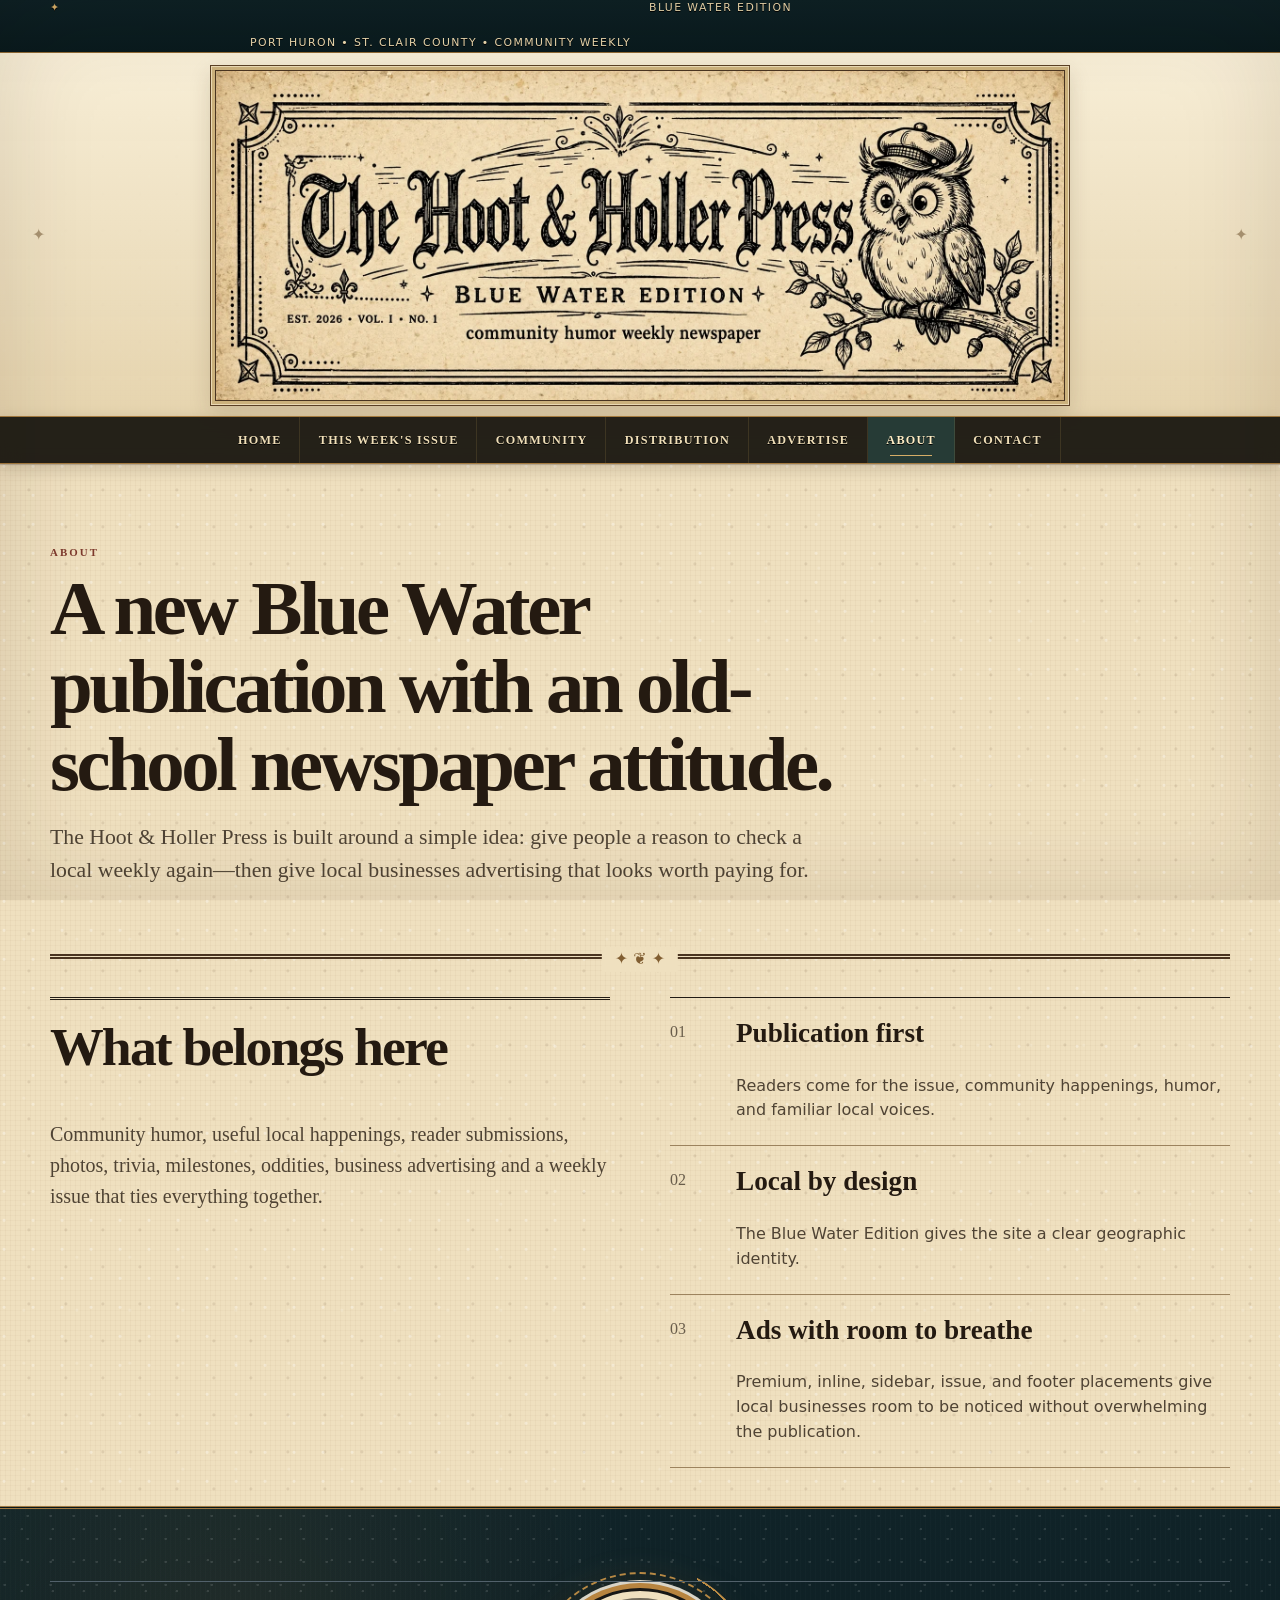
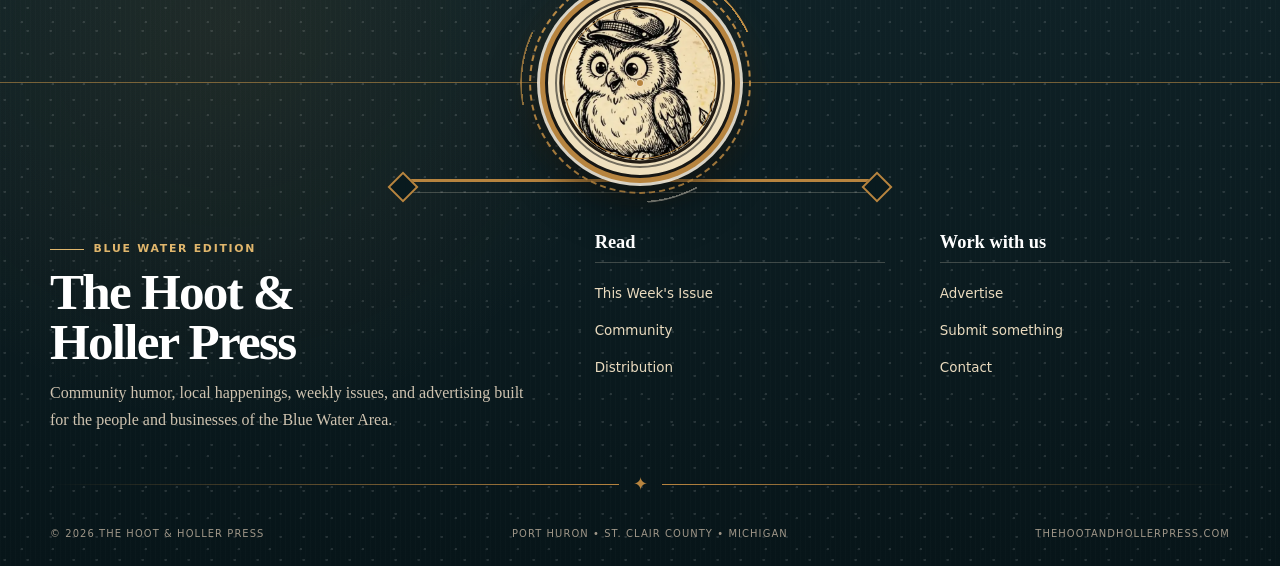
==== commit 41fb32ff: "update" ====
--- a/about.html
+++ b/about.html
@@ -1,4 +1,4 @@
-<!doctype html><html lang="en"><head><meta charset="utf-8"><meta name="viewport" content="width=device-width,initial-scale=1"><meta name="description" content="About The Hoot & Holler Press — Blue Water Edition."><meta name="theme-color" content="#19150f"><title>About | The Hoot & Holler Press</title><link rel="stylesheet" href="style.css"></head><body class="about-page"><a class="skip-link" href="#main">Skip to content</a>
+<!doctype html><html lang="en"><head><meta charset="utf-8"><meta name="viewport" content="width=device-width,initial-scale=1"><meta name="description" content="About The Hoot & Holler Press — Blue Water Edition."><meta name="theme-color" content="#19150f"><title>About | The Hoot & Holler Press</title><link rel="stylesheet" href="style.css"><link rel="icon" type="image/png" href="/favicon-96x96.png" sizes="96x96"><link rel="icon" type="image/svg+xml" href="/favicon.svg"><link rel="shortcut icon" href="/favicon.ico"><link rel="apple-touch-icon" sizes="180x180" href="/apple-touch-icon.png"><link rel="manifest" href="/site.webmanifest"></head><body class="about-page"><a class="skip-link" href="#main">Skip to content</a>
 <div class="utility-bar"><div class="shell utility-inner"><span>BLUE WATER EDITION</span><span>PORT HURON • ST. CLAIR COUNTY • COMMUNITY WEEKLY</span></div></div>
 <header class="site-header">
   <div class="shell masthead-shell"><a href="index.html" class="masthead-link"><img src="images/hoot-holler-masthead.webp" alt="The Hoot &amp; Holler Press — Blue Water Edition"></a></div>
@@ -13,10 +13,50 @@
 <section class="shell about-grid section-tight"><div class="about-big"><h2>What belongs here</h2><p>Community humor, useful local happenings, reader submissions, photos, trivia, milestones, oddities, business advertising and a weekly issue that ties everything together.</p></div><div class="about-list"><div><span>01</span><h3>Publication first</h3><p>Readers come for the issue, community happenings, humor, and familiar local voices.</p></div><div><span>02</span><h3>Local by design</h3><p>The Blue Water Edition gives the site a clear geographic identity.</p></div><div><span>03</span><h3>Ads with room to breathe</h3><p>Premium, inline, sidebar, issue, and footer placements give local businesses room to be noticed without overwhelming the publication.</p></div></div></section>
 </main><footer class="site-footer">
   <div class="shell footer-ad"><a class="ad-link" href="advertise.html" data-ad-slot="footer-strip"><span class="ad-label">Advertisement</span><span class="ad-fallback"><strong>AD SPACE AVAILABLE</strong><small>Site-wide footer placement</small></span><img src="images/ads/footer-strip.webp" alt="Advertising space available in The Hoot &amp; Holler Press"></a></div>
-  <div class="shell footer-grid">
-    <div><img class="footer-owl" src="images/editorial/owl-mark.svg" alt=""><h2>The Hoot &amp; Holler Press</h2><p>Blue Water Edition — community humor, local happenings, weekly issues, and advertising built for local businesses.</p></div>
-    <div><h3>Read</h3><a href="issue.html">This Week's Issue</a><a href="community.html">Community</a><a href="distribution.html">Distribution</a></div>
-    <div><h3>Work with us</h3><a href="advertise.html">Advertise</a><a href="contact.html">Submit something</a><a href="contact.html">Contact</a></div>
+
+  <div class="footer-main">
+    <button class="footer-owl-stage" type="button" aria-label="Make the Hoot & Holler owl hoot">
+      <span class="footer-owl-glow" aria-hidden="true"></span>
+      <span class="footer-owl-spin-ring" aria-hidden="true"></span>
+      <span class="footer-owl-spin-ring footer-owl-spin-ring-outer" aria-hidden="true"></span>
+      <span class="footer-orbit-dot footer-orbit-dot-a" aria-hidden="true"></span>
+      <span class="footer-orbit-dot footer-orbit-dot-b" aria-hidden="true"></span>
+      <span class="footer-owl-tilt">
+        <span class="footer-owl-badge">
+          <img class="footer-owl-image" src="images/editorial/owl-mark.svg" alt="">
+        </span>
+      </span>
+      <span class="footer-hoot" aria-hidden="true">HOOT!</span>
+    </button>
+
+    <div class="footer-perch" aria-hidden="true"></div>
+
+    <div class="shell footer-grid footer-grid-animated">
+      <div class="footer-brand">
+        <span class="footer-kicker">Blue Water Edition</span>
+        <h2>The Hoot &amp; Holler Press</h2>
+        <p>Community humor, local happenings, weekly issues, and advertising built for the people and businesses of the Blue Water Area.</p>
+      </div>
+      <nav class="footer-col" aria-label="Read">
+        <h3>Read</h3>
+        <a href="issue.html">This Week's Issue</a>
+        <a href="community.html">Community</a>
+        <a href="distribution.html">Distribution</a>
+      </nav>
+      <nav class="footer-col" aria-label="Work with us">
+        <h3>Work with us</h3>
+        <a href="advertise.html">Advertise</a>
+        <a href="contact.html">Submit something</a>
+        <a href="contact.html">Contact</a>
+      </nav>
+    </div>
+
+    <div class="shell footer-rule" aria-hidden="true"><span>✦</span></div>
+
+    <div class="shell footer-bottom">
+      <span>© <span data-year>2026</span> The Hoot &amp; Holler Press</span>
+      <span>Port Huron • St. Clair County • Michigan</span>
+      <span>thehootandhollerpress.com</span>
+    </div>
   </div>
-  <div class="shell footer-bottom"><span>© <span data-year>2026</span> The Hoot &amp; Holler Press</span><span>thehootandhollerpress.com</span></div>
 </footer><script src="script.js"></script></body></html>
--- a/style.css
+++ b/style.css
@@ -4,11 +4,7 @@
 @media (max-width:720px){.shell{width:min(100% - 24px,1180px)}.utility-inner{grid-template-columns:1fr}.utility-inner a{display:none}.masthead-shell{padding:12px 0}.nav-toggle{display:block}.site-nav{display:none;position:absolute;left:-12px;right:-12px;top:100%;background:var(--paper-light);border:1px solid var(--ink);flex-direction:column;box-shadow:var(--shadow)}.site-nav.open{display:flex}.site-nav a{border-bottom:1px solid var(--rule);padding:.85rem 1rem}.section{padding:50px 0}.section-tight{padding:28px 0}h1{font-size:clamp(2.7rem,14vw,4.4rem)}h2{font-size:clamp(2.15rem,10vw,3.5rem)}.lead-grid{gap:28px;padding-top:38px}.lead-story{padding-right:0}.lead-art{box-shadow:10px 12px 0 rgba(57,44,30,.08)}.issue-band{padding:42px 0}.issue-band-grid{grid-template-columns:1fr}.issue-cover-mini{max-width:290px}.section-head{grid-template-columns:1fr;gap:.4rem}.section-head>a{width:max-content}.brief-grid,.fun-grid{grid-template-columns:1fr}.lead-brief{grid-row:auto}.brief,.brief:nth-child(2),.brief:nth-child(3){padding:20px 0;border-left:0}.reader-poll{border-left:0;border-top:1px solid var(--rule);padding:24px 0}.right-rail{grid-template-columns:1fr}.rail-section{grid-column:auto}.paper-break-grid{gap:22px}.issue-reader{grid-template-columns:1fr}.issue-cover-large{max-width:360px}.distribution-map img{min-height:330px}.process-grid{grid-template-columns:1fr}.process-grid>div:first-child{grid-column:auto}.process-step{border-left:0;border-top:1px solid #6e8190;padding:18px 0 0}.spec-table>div{grid-template-columns:1fr 1fr}.spec-table>div span:last-child{grid-column:1/-1}.placement-copy li{grid-template-columns:1fr;gap:4px}.footer-grid{grid-template-columns:1fr;gap:30px}.footer-bottom{flex-direction:column;gap:.4rem}.contact-side{border-top:1px solid var(--rule);padding-top:28px}}
 @media (prefers-reduced-motion:reduce){html{scroll-behavior:auto}.btn:hover{transform:none}}
 
-/* ==========================================================
-   2026 RUSTIC EDITORIAL THEME
-   Old-world newspaper atmosphere: parchment, midnight ink,
-   brass rules, celestial ornaments, and hand-printed texture.
-   ========================================================== */
+
 :root{
   --paper:#efe0bf;
   --paper-deep:#dcc79e;
@@ -324,11 +320,7 @@
 @media (max-width:700px){.photo-credit{float:none;display:block;margin-top:.25rem}.lead-art img{min-height:220px}.distribution-map img{min-height:240px;aspect-ratio:4/3}}
 
 
-/* ==========================================================
-   V8 LAYOUT POLISH
-   Smaller masthead, cleaner utility bar, reliable ad slots,
-   and stronger phone behavior.
-   ========================================================== */
+
 .utility-inner{
   grid-template-columns:1fr 1fr;
   gap:18px;
@@ -394,7 +386,7 @@
   .ad-fallback strong{font-size:1.05rem}
 }
 
-/* v9: leaderboard crop guard. Keep the entire creative inside the slot on every viewport. */
+
 .home-leaderboard{overflow:visible}
 .ad-leaderboard{display:block;width:100%;max-width:100%;overflow:hidden}
 .ad-leaderboard picture,.ad-leaderboard img{
@@ -414,7 +406,7 @@
 }
 
 
-/* v10: expanded homepage advertising rail */
+
 .rail-heading{
   margin-bottom:18px;
   padding:0 0 14px;
@@ -434,7 +426,7 @@
   .right-rail .rail-ad{margin:22px 0}
 }
 
-/* D1-managed advertisement content */
+
 .ad-db-caption{
   position:relative;
   z-index:2;
@@ -451,7 +443,590 @@
 
 
 
-/* D1 is the advertisement source of truth.
-   Static placeholder markup stays hidden until a matching D1 row loads a valid creative. */
+
 .ad-link[data-ad-slot]{display:none!important}
 .ad-link[data-ad-slot][data-ad-loaded="true"]{display:block!important}
+
+
+
+.home-events-list{display:grid;gap:.75rem;margin:1rem 0}.home-event-item{padding:.7rem 0;border-bottom:1px solid var(--rule)}.home-event-item:last-child{border-bottom:0}.home-event-item strong{display:block;font-family:var(--serif);font-size:1.05rem}.event-meta{font-size:.72rem;font-weight:800;letter-spacing:.04em;text-transform:uppercase;color:var(--muted);margin-top:.2rem}.community-events{border-bottom:1px solid var(--rule)}.community-events-list{display:grid;grid-template-columns:repeat(2,minmax(0,1fr));gap:0;border-top:1px solid var(--ink)}.community-event-card{padding:24px 28px 24px 0;border-bottom:1px solid var(--rule)}.community-event-card:nth-child(even){padding-left:28px;border-left:1px solid var(--rule)}.community-event-card h3{margin:.4rem 0 .55rem}.community-event-card p{font-family:var(--serif);margin-bottom:.65rem}.community-event-card a{font-size:.7rem;text-transform:uppercase;font-weight:900;letter-spacing:.08em;border-bottom:1px solid}.events-empty-public{padding:24px 0;color:var(--muted);font-family:var(--serif)}@media(max-width:720px){.community-events-list{grid-template-columns:1fr}.community-event-card,.community-event-card:nth-child(even){padding:20px 0;border-left:0}}
+
+
+.turnstile-wrap{
+  width:100%;
+  padding:.2rem 0;
+  overflow:hidden;
+}
+.turnstile-wrap .cf-turnstile{
+  width:100%;
+  max-width:100%;
+}
+.form-status{
+  margin:0;
+  min-height:1.25rem;
+}
+.form-status[data-state="sending"]{
+  color:var(--muted);
+  font-weight:700;
+}
+.form-status[data-state="success"]{
+  color:var(--forest);
+  font-weight:900;
+}
+.form-status[data-state="error"]{
+  color:var(--rust);
+  font-weight:900;
+}
+.contact-form .btn:disabled{
+  opacity:.62;
+  cursor:wait;
+  transform:none;
+  filter:none;
+}
+
+/* =========================================================
+   Animated Hoot & Holler footer
+   ========================================================= */
+.site-footer{
+  position:relative;
+  overflow:hidden;
+  padding-top:38px;
+  color:#f4ead7;
+  background:
+    radial-gradient(circle at 18% 18%,rgba(210,154,74,.09),transparent 25rem),
+    repeating-linear-gradient(90deg,rgba(255,255,255,.012) 0 1px,transparent 1px 5px),
+    linear-gradient(180deg,#102328,#071519);
+  border-top:3px double #9f7941;
+  isolation:isolate;
+}
+.site-footer::before{content:none}
+.site-footer::after{
+  content:"";
+  position:absolute;
+  inset:0;
+  z-index:-1;
+  pointer-events:none;
+  opacity:.12;
+  background:
+    radial-gradient(circle at 20% 30%,#fff 0 1px,transparent 1.4px),
+    radial-gradient(circle at 70% 65%,#fff 0 1px,transparent 1.4px);
+  background-size:23px 23px,31px 31px;
+  mix-blend-mode:screen;
+}
+
+.footer-ad{
+  position:relative;
+  z-index:2;
+  padding-bottom:34px;
+  border-bottom:1px solid #52616b;
+}
+.footer-ad img{aspect-ratio:1200/150;object-fit:cover}
+
+.footer-main{
+  position:relative;
+  z-index:1;
+  margin-top:100px;
+  padding-top:126px;
+  border-top:1px solid rgba(210,154,74,.52);
+}
+
+.footer-owl-stage{
+  --footer-rx:0deg;
+  --footer-ry:0deg;
+  appearance:none;
+  -webkit-appearance:none;
+  position:absolute;
+  left:50%;
+  top:0;
+  z-index:8;
+  width:190px;
+  height:190px;
+  margin:0;
+  padding:0;
+  border:0;
+  border-radius:50%;
+  background:transparent;
+  color:inherit;
+  transform:translate(-50%,-50%);
+  perspective:900px;
+  cursor:pointer;
+  touch-action:manipulation;
+  -webkit-tap-highlight-color:transparent;
+  filter:drop-shadow(0 16px 18px rgba(0,0,0,.30));
+}
+.footer-owl-stage:focus{outline:none}
+.footer-owl-stage:focus-visible{
+  outline:3px solid #f2c979;
+  outline-offset:31px;
+}
+
+.footer-owl-glow{
+  position:absolute;
+  inset:-38px;
+  z-index:0;
+  border-radius:50%;
+  pointer-events:none;
+  background:radial-gradient(circle,
+    rgba(210,154,74,.25) 0 28%,
+    rgba(210,154,74,.10) 42%,
+    transparent 70%);
+  filter:blur(7px);
+  animation:footer-owl-glow 3.8s ease-in-out infinite;
+}
+
+.footer-owl-spin-ring{
+  position:absolute;
+  left:50%;
+  top:50%;
+  z-index:1;
+  width:222px;
+  height:222px;
+  margin:-111px 0 0 -111px;
+  border:2px dashed rgba(210,154,74,.88);
+  border-radius:50%;
+  pointer-events:none;
+  animation:footer-ring-spin 11s linear infinite;
+}
+.footer-owl-spin-ring-outer{
+  width:240px;
+  height:240px;
+  margin:-120px 0 0 -120px;
+  border:0;
+  background:conic-gradient(
+    from 0deg,
+    transparent 0 8%,
+    rgba(210,154,74,.9) 8% 18%,
+    transparent 18% 42%,
+    rgba(246,234,215,.46) 42% 49%,
+    transparent 49% 72%,
+    rgba(210,154,74,.65) 72% 82%,
+    transparent 82% 100%
+  );
+  -webkit-mask:radial-gradient(farthest-side,transparent calc(100% - 2px),#000 calc(100% - 2px));
+  mask:radial-gradient(farthest-side,transparent calc(100% - 2px),#000 calc(100% - 2px));
+  animation:footer-ring-spin-reverse 16s linear infinite;
+}
+.footer-owl-stage.is-hooting .footer-owl-spin-ring{animation-duration:2.8s}
+.footer-owl-stage.is-hooting .footer-owl-spin-ring-outer{animation-duration:4.2s}
+
+.footer-owl-tilt{
+  position:relative;
+  z-index:3;
+  display:block;
+  width:100%;
+  height:100%;
+  transform-style:preserve-3d;
+  transform:rotateX(var(--footer-rx)) rotateY(var(--footer-ry));
+  transition:transform .18s ease-out;
+}
+
+.footer-owl-badge{
+  position:relative;
+  z-index:3;
+  display:block;
+  width:100%;
+  height:100%;
+  padding:7px;
+  overflow:hidden;
+  border:3px solid #171715;
+  border-radius:50%;
+  background:var(--paper);
+  box-shadow:
+    0 0 0 5px var(--gold),
+    0 0 0 8px rgba(244,237,223,.88),
+    0 16px 34px rgba(0,0,0,.40);
+  transform-origin:50% 82%;
+  animation:footer-owl-idle 4.4s ease-in-out infinite;
+}
+.footer-owl-stage.is-bouncing .footer-owl-badge{
+  animation:footer-owl-bounce .74s cubic-bezier(.22,.9,.22,1);
+}
+.footer-owl-image{
+  display:block;
+  width:100%;
+  height:100%;
+  border:2px solid rgba(23,23,21,.58);
+  border-radius:50%;
+  object-fit:cover;
+  pointer-events:none;
+  user-select:none;
+}
+
+.footer-orbit-dot{
+  position:absolute;
+  left:50%;
+  top:50%;
+  z-index:5;
+  width:8px;
+  height:8px;
+  margin:-4px 0 0 -4px;
+  border-radius:50%;
+  background:#f6ead7;
+  box-shadow:0 0 12px rgba(246,234,215,.9);
+  pointer-events:none;
+}
+.footer-orbit-dot-a{animation:footer-orbit-a 7s linear infinite}
+.footer-orbit-dot-b{
+  width:6px;
+  height:6px;
+  margin:-3px 0 0 -3px;
+  background:var(--gold);
+  box-shadow:0 0 10px rgba(210,154,74,.95);
+  animation:footer-orbit-b 10s linear infinite;
+}
+.footer-owl-stage.is-hooting .footer-orbit-dot-a{animation-duration:3.8s}
+.footer-owl-stage.is-hooting .footer-orbit-dot-b{animation-duration:5.2s}
+
+.footer-hoot{
+  position:absolute;
+  left:145px;
+  top:8px;
+  z-index:20;
+  display:block;
+  padding:.5rem .7rem;
+  border:2px solid #171715;
+  background:#f6ead7;
+  color:#171715;
+  box-shadow:4px 4px 0 var(--gold);
+  font-family:var(--sans);
+  font-size:.7rem;
+  font-weight:1000;
+  line-height:1;
+  letter-spacing:.12em;
+  white-space:nowrap;
+  pointer-events:none;
+  opacity:0;
+  transform:translateY(8px) rotate(4deg) scale(.85);
+  transition:opacity .18s ease,transform .22s cubic-bezier(.2,.85,.25,1.25);
+}
+.footer-hoot::after{
+  content:"";
+  position:absolute;
+  left:12px;
+  bottom:-8px;
+  width:12px;
+  height:12px;
+  border-right:2px solid #171715;
+  border-bottom:2px solid #171715;
+  background:#f6ead7;
+  transform:rotate(45deg);
+}
+.footer-owl-stage.is-hooting .footer-hoot,
+.footer-owl-stage:focus-visible .footer-hoot{
+  opacity:1;
+  transform:translateY(0) rotate(4deg) scale(1);
+}
+
+.footer-perch{
+  position:absolute;
+  left:50%;
+  top:96px;
+  width:min(480px,70vw);
+  height:14px;
+  transform:translateX(-50%);
+  border-top:3px solid var(--gold);
+  border-bottom:1px solid rgba(246,234,215,.22);
+  pointer-events:none;
+}
+.footer-perch::before,
+.footer-perch::after{
+  content:"";
+  position:absolute;
+  top:-6px;
+  width:18px;
+  height:18px;
+  border:2px solid var(--gold);
+  background:#091a1e;
+  transform:rotate(45deg);
+}
+.footer-perch::before{left:-8px}
+.footer-perch::after{right:-8px}
+
+.footer-grid.footer-grid-animated{
+  display:grid;
+  grid-template-columns:1.35fr .8fr .8fr;
+  gap:55px;
+  align-items:start;
+  padding:24px 0 0;
+}
+.footer-grid.footer-grid-animated h2,
+.footer-grid.footer-grid-animated h3{
+  color:#fff;
+  font-family:var(--serif);
+}
+.footer-brand .footer-kicker{
+  display:inline-flex;
+  align-items:center;
+  gap:.6rem;
+  color:#e0b66c;
+  font-size:.68rem;
+  font-weight:900;
+  letter-spacing:.16em;
+  text-transform:uppercase;
+}
+.footer-brand .footer-kicker::before{
+  content:"";
+  width:34px;
+  border-top:1px solid currentColor;
+}
+.footer-brand h2{
+  margin:.6rem 0 .8rem;
+  color:#fff;
+  font-size:clamp(2.15rem,4vw,3.9rem);
+  line-height:.98;
+  letter-spacing:-.035em;
+}
+.footer-brand p{
+  max-width:590px;
+  margin:0;
+  color:#cfc3b0;
+  font-family:var(--serif);
+  font-size:1rem;
+  line-height:1.65;
+}
+
+.footer-col{
+  display:block!important;
+}
+.footer-col h3{
+  margin:0 0 .9rem;
+  padding-bottom:.65rem;
+  border-bottom:1px solid rgba(246,234,215,.22);
+  font-size:1.15rem;
+}
+.footer-col a{
+  display:block;
+  width:max-content;
+  max-width:100%;
+  padding:.42rem 0;
+  color:#eadbbf;
+  font-size:.84rem;
+  transition:color .18s ease,transform .18s ease;
+}
+.footer-col a::after{
+  content:"";
+  display:block;
+  width:0;
+  margin-top:2px;
+  border-bottom:1px solid var(--gold);
+  transition:width .18s ease;
+}
+.footer-col a:hover,
+.footer-col a:focus-visible{
+  color:#fff;
+  transform:translateX(5px);
+}
+.footer-col a:hover::after,
+.footer-col a:focus-visible::after{width:100%}
+
+.footer-rule{
+  display:flex;
+  align-items:center;
+  gap:14px;
+  margin-top:38px;
+  color:var(--gold);
+}
+.footer-rule::before,
+.footer-rule::after{
+  content:"";
+  height:1px;
+  flex:1;
+  background:linear-gradient(90deg,transparent,currentColor);
+}
+.footer-rule::after{background:linear-gradient(90deg,currentColor,transparent)}
+.footer-rule span{font-family:var(--serif);font-size:1.1rem}
+
+.footer-bottom{
+  display:flex;
+  justify-content:space-between;
+  gap:20px;
+  flex-wrap:wrap;
+  margin-top:12px;
+  padding:16px 0 24px;
+  border-top:0;
+  color:#9f9688;
+  font-size:.62rem;
+  letter-spacing:.11em;
+  text-transform:uppercase;
+}
+
+/* Re-playable tap bounce for the other round owl (e.g. contact page). */
+.contact-side img[src$="owl-mark.svg"]{
+  border-radius:50%;
+  cursor:pointer;
+  touch-action:manipulation;
+  -webkit-tap-highlight-color:transparent;
+  transform-origin:center bottom;
+}
+.contact-side img[src$="owl-mark.svg"].owl-tap-bounce{
+  animation:owl-mark-bounce .58s ease;
+}
+
+@media (hover:hover) and (pointer:fine){
+  .footer-owl-stage:hover .footer-owl-badge{
+    animation:footer-owl-bounce .74s cubic-bezier(.22,.9,.22,1);
+  }
+  .footer-owl-stage:hover .footer-hoot{
+    opacity:1;
+    transform:translateY(0) rotate(4deg) scale(1);
+  }
+  .footer-owl-stage:hover .footer-owl-spin-ring{animation-duration:2.8s}
+  .footer-owl-stage:hover .footer-owl-spin-ring-outer{animation-duration:4.2s}
+
+  .contact-side img[src$="owl-mark.svg"]:hover{
+    animation:owl-mark-bounce .58s ease;
+  }
+}
+
+@keyframes footer-owl-glow{
+  0%,100%{opacity:.72;transform:scale(.96)}
+  50%{opacity:1;transform:scale(1.05)}
+}
+@keyframes footer-ring-spin{to{transform:rotate(360deg)}}
+@keyframes footer-ring-spin-reverse{to{transform:rotate(-360deg)}}
+@keyframes footer-orbit-a{
+  from{transform:rotate(0deg) translateX(112px) rotate(0deg)}
+  to{transform:rotate(360deg) translateX(112px) rotate(-360deg)}
+}
+@keyframes footer-orbit-b{
+  from{transform:rotate(360deg) translateX(121px) rotate(-360deg)}
+  to{transform:rotate(0deg) translateX(121px) rotate(0deg)}
+}
+@keyframes footer-owl-idle{
+  0%,100%{transform:translateY(0) rotate(0)}
+  50%{transform:translateY(-4px) rotate(.8deg)}
+}
+@keyframes footer-owl-bounce{
+  0%{transform:translateY(0) rotate(0) scale(1)}
+  22%{transform:translateY(-18px) rotate(-4deg) scale(1.035)}
+  43%{transform:translateY(0) rotate(3deg) scale(.99)}
+  62%{transform:translateY(-9px) rotate(-2deg) scale(1.015)}
+  82%{transform:translateY(0) rotate(1deg)}
+  100%{transform:translateY(0) rotate(0) scale(1)}
+}
+@keyframes owl-mark-bounce{
+  0%,100%{transform:translateY(0) rotate(0)}
+  30%{transform:translateY(-11px) rotate(-2deg)}
+  55%{transform:translateY(0) rotate(1deg)}
+  75%{transform:translateY(-5px) rotate(0)}
+}
+
+@media (max-width:980px){
+  .footer-grid.footer-grid-animated{
+    grid-template-columns:1.25fr .8fr .8fr;
+    gap:36px;
+  }
+}
+
+@media (max-width:720px){
+  .site-footer{padding-top:26px}
+  .footer-ad{padding-bottom:22px}
+  .footer-main{
+    margin-top:84px;
+    padding-top:112px;
+  }
+  .footer-owl-stage{
+    width:154px;
+    height:154px;
+  }
+  .footer-owl-spin-ring{
+    width:182px;
+    height:182px;
+    margin:-91px 0 0 -91px;
+  }
+  .footer-owl-spin-ring-outer{
+    width:198px;
+    height:198px;
+    margin:-99px 0 0 -99px;
+  }
+  .footer-orbit-dot-a{animation-name:footer-orbit-a-mobile}
+  .footer-orbit-dot-b{animation-name:footer-orbit-b-mobile}
+  .footer-perch{
+    top:79px;
+    width:min(340px,72vw);
+  }
+  .footer-hoot{
+    left:50%;
+    top:-52px;
+    transform:translate(-50%,8px) rotate(2deg) scale(.85);
+  }
+  .footer-hoot::after{
+    left:50%;
+    margin-left:-6px;
+  }
+  .footer-owl-stage.is-hooting .footer-hoot,
+  .footer-owl-stage:focus-visible .footer-hoot{
+    transform:translate(-50%,0) rotate(2deg) scale(1);
+  }
+  .footer-grid.footer-grid-animated{
+    grid-template-columns:1fr;
+    gap:28px;
+    padding-top:18px;
+  }
+  .footer-brand{text-align:center}
+  .footer-brand .footer-kicker{justify-content:center}
+  .footer-brand p{margin-inline:auto}
+  .footer-col{
+    padding-top:18px;
+    border-top:1px solid rgba(246,234,215,.16);
+  }
+  .footer-col a{
+    width:100%;
+    padding:.58rem 0;
+  }
+  .footer-col a::after{display:none}
+  .footer-rule{margin-top:30px}
+  .footer-bottom{
+    flex-direction:column;
+    align-items:center;
+    gap:.45rem;
+    text-align:center;
+  }
+}
+
+@media (max-width:430px){
+  .footer-main{
+    margin-top:78px;
+    padding-top:104px;
+  }
+  .footer-owl-stage{
+    width:144px;
+    height:144px;
+  }
+  .footer-owl-spin-ring{
+    width:170px;
+    height:170px;
+    margin:-85px 0 0 -85px;
+  }
+  .footer-owl-spin-ring-outer{
+    width:186px;
+    height:186px;
+    margin:-93px 0 0 -93px;
+  }
+  .footer-perch{
+    top:74px;
+    width:min(300px,74vw);
+  }
+  .footer-brand h2{font-size:2.35rem}
+}
+
+@keyframes footer-orbit-a-mobile{
+  from{transform:rotate(0deg) translateX(91px) rotate(0deg)}
+  to{transform:rotate(360deg) translateX(91px) rotate(-360deg)}
+}
+@keyframes footer-orbit-b-mobile{
+  from{transform:rotate(360deg) translateX(99px) rotate(-360deg)}
+  to{transform:rotate(0deg) translateX(99px) rotate(0deg)}
+}
+
+@media (prefers-reduced-motion:reduce){
+  .footer-owl-glow,
+  .footer-owl-spin-ring,
+  .footer-orbit-dot,
+  .footer-owl-badge,
+  .contact-side img[src$="owl-mark.svg"]{
+    animation:none!important;
+  }
+  .footer-owl-tilt{transform:none!important}
+}
+
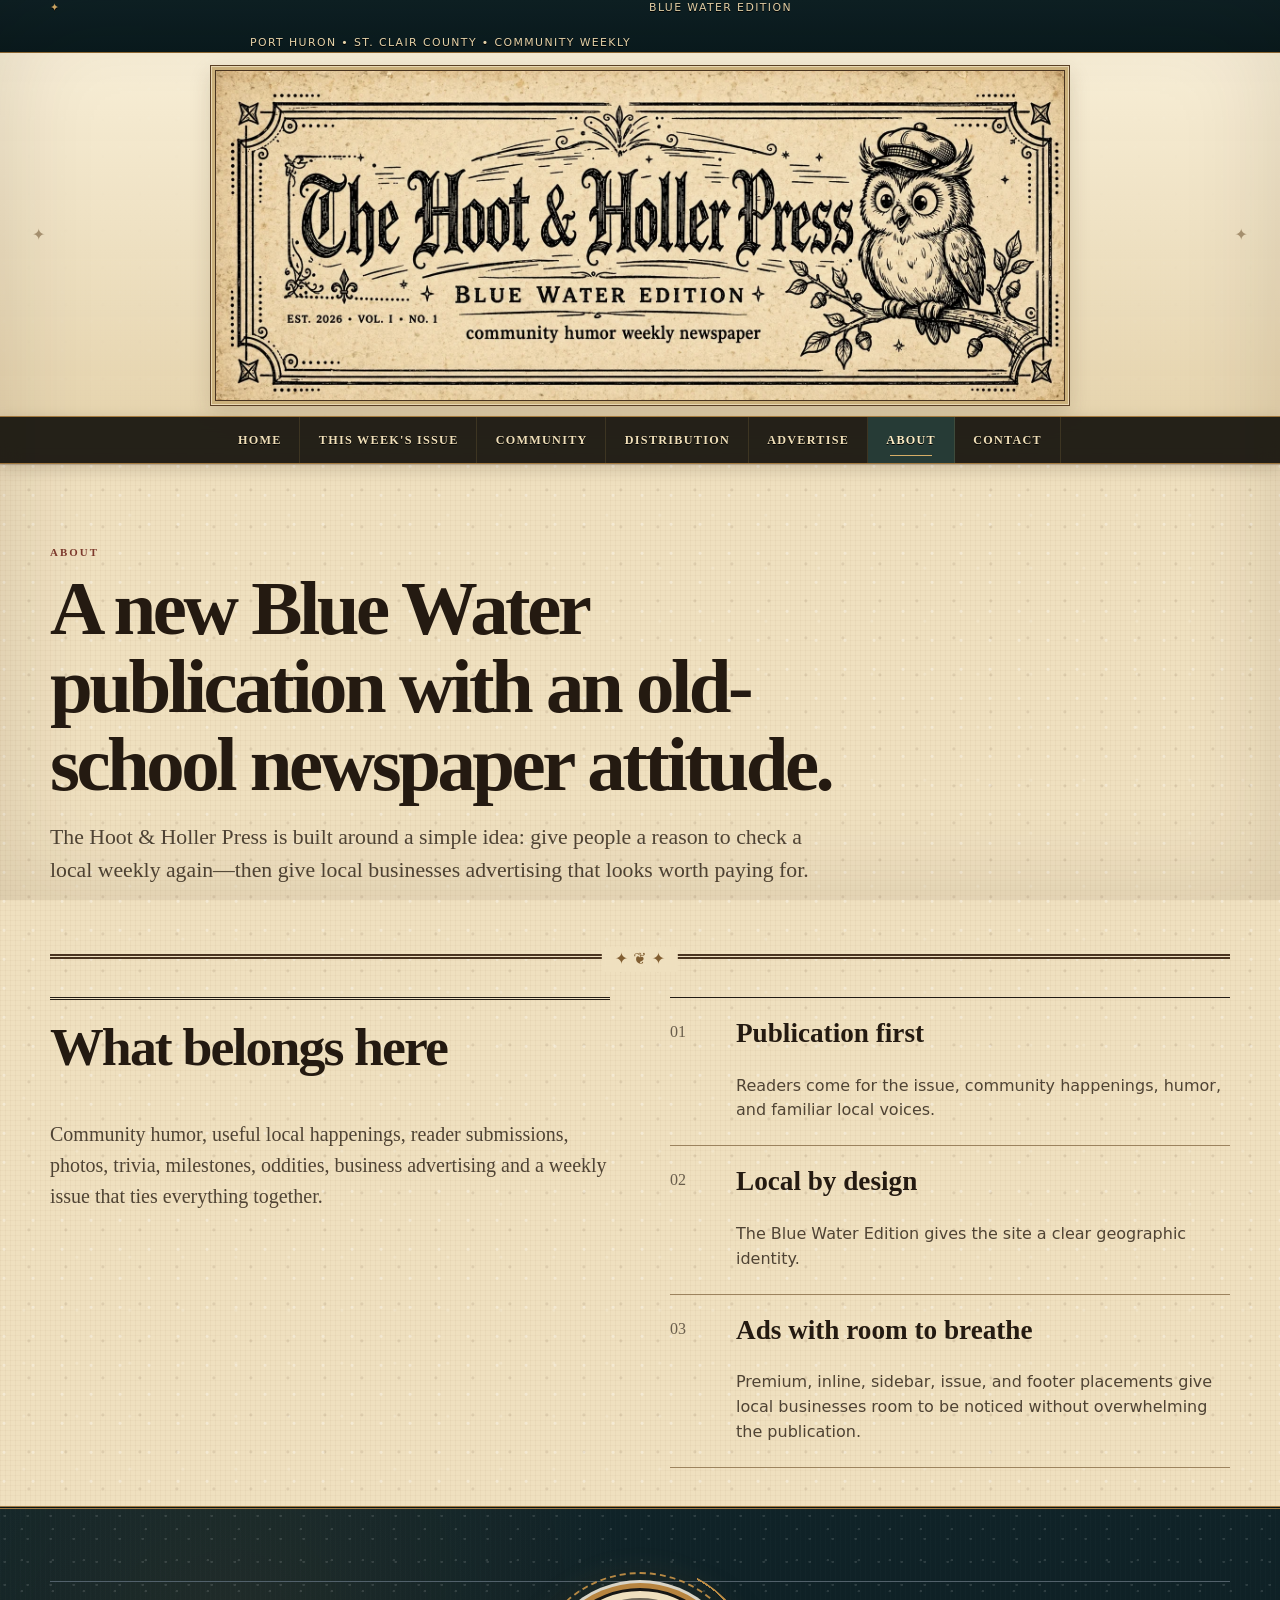
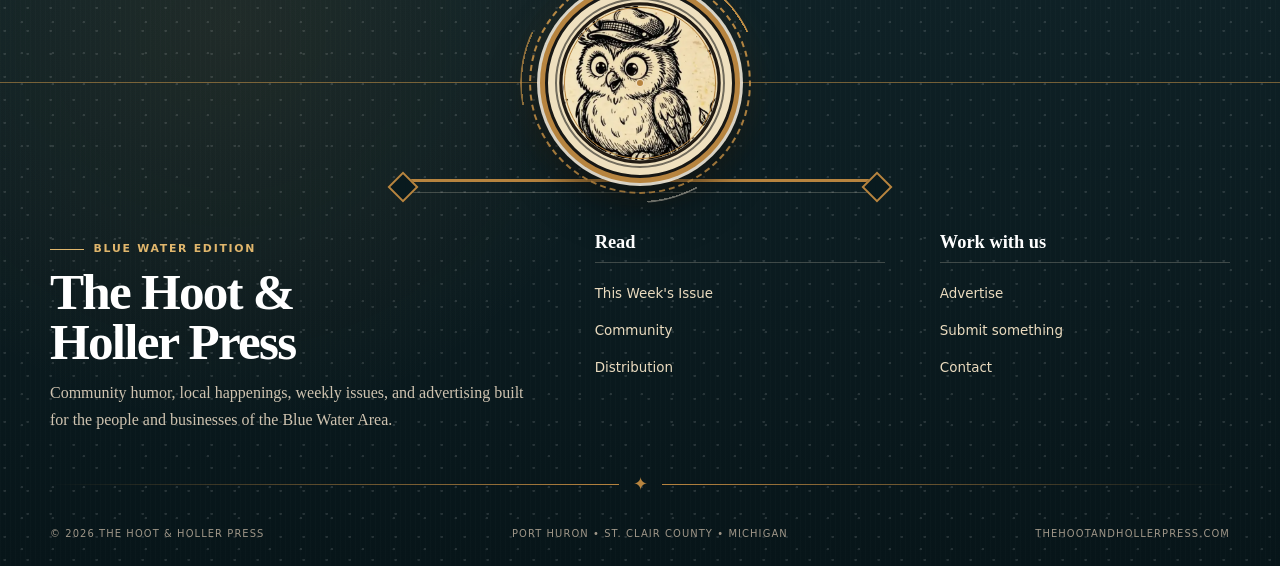
==== commit 1071e323: "update" ====
--- a/about.html
+++ b/about.html
@@ -1,11 +1,11 @@
-<!doctype html><html lang="en"><head><meta charset="utf-8"><meta name="viewport" content="width=device-width,initial-scale=1"><meta name="description" content="About The Hoot & Holler Press — Blue Water Edition."><meta name="theme-color" content="#19150f"><title>About | The Hoot & Holler Press</title><link rel="stylesheet" href="style.css"><link rel="icon" type="image/png" href="/favicon-96x96.png" sizes="96x96"><link rel="icon" type="image/svg+xml" href="/favicon.svg"><link rel="shortcut icon" href="/favicon.ico"><link rel="apple-touch-icon" sizes="180x180" href="/apple-touch-icon.png"><link rel="manifest" href="/site.webmanifest"></head><body class="about-page"><a class="skip-link" href="#main">Skip to content</a>
+<!doctype html><html lang="en"><head><meta charset="utf-8"><meta name="viewport" content="width=device-width,initial-scale=1"><meta name="description" content="About The Hoot & Holler Press — Blue Water Edition."><meta name="theme-color" content="#19150f"><title>About | The Hoot & Holler Press</title><link rel="stylesheet" href="style.css"><link rel="icon" type="image/png" href="/favicon-96x96.png" sizes="96x96"><link rel="icon" type="image/svg+xml" href="/favicon.svg"><link rel="shortcut icon" href="/favicon.ico"><link rel="apple-touch-icon" sizes="180x180" href="/apple-touch-icon.png"><link rel="manifest" href="/site.webmanifest"><link rel="canonical" href="https://thehootandhollerpress.com/about.html"></head><body class="about-page"><a class="skip-link" href="#main">Skip to content</a>
 <div class="utility-bar"><div class="shell utility-inner"><span>BLUE WATER EDITION</span><span>PORT HURON • ST. CLAIR COUNTY • COMMUNITY WEEKLY</span></div></div>
 <header class="site-header">
-  <div class="shell masthead-shell"><a href="index.html" class="masthead-link"><img src="images/hoot-holler-masthead.webp" alt="The Hoot &amp; Holler Press — Blue Water Edition"></a></div>
+  <div class="shell masthead-shell"><a href="/" class="masthead-link"><img src="images/hoot-holler-masthead.webp" alt="The Hoot &amp; Holler Press — Blue Water Edition"></a></div>
   <div class="nav-wrap"><div class="shell nav-inner">
     <button class="nav-toggle" type="button" aria-expanded="false" aria-controls="site-nav">Menu</button>
     <nav id="site-nav" class="site-nav" aria-label="Primary navigation">
-      <a href="index.html">Home</a><a href="issue.html">This Week's Issue</a><a href="community.html">Community</a><a href="distribution.html">Distribution</a><a href="advertise.html">Advertise</a><a href="about.html">About</a><a href="contact.html">Contact</a>
+      <a href="/">Home</a><a href="issue.html">This Week's Issue</a><a href="community.html">Community</a><a href="distribution.html">Distribution</a><a href="advertise.html">Advertise</a><a href="about.html">About</a><a href="contact.html">Contact</a>
     </nav>
   </div></div>
 </header><main id="main">
--- a/style.css
+++ b/style.css
@@ -489,7 +489,7 @@
    ========================================================= */
 .site-footer{
   position:relative;
-  overflow:hidden;
+  overflow:visible;
   padding-top:38px;
   color:#f4ead7;
   background:
@@ -516,7 +516,7 @@
 
 .footer-ad{
   position:relative;
-  z-index:2;
+  z-index:1;
   padding-bottom:34px;
   border-bottom:1px solid #52616b;
 }
@@ -524,7 +524,7 @@
 
 .footer-main{
   position:relative;
-  z-index:1;
+  z-index:4;
   margin-top:100px;
   padding-top:126px;
   border-top:1px solid rgba(210,154,74,.52);
@@ -575,6 +575,7 @@
 }
 
 .footer-owl-spin-ring{
+  display:block;
   position:absolute;
   left:50%;
   top:50%;
@@ -585,6 +586,9 @@
   border:2px dashed rgba(210,154,74,.88);
   border-radius:50%;
   pointer-events:none;
+  transform-origin:50% 50%;
+  backface-visibility:hidden;
+  will-change:transform;
   animation:footer-ring-spin 11s linear infinite;
 }
 .footer-owl-spin-ring-outer{
@@ -882,8 +886,14 @@
   0%,100%{opacity:.72;transform:scale(.96)}
   50%{opacity:1;transform:scale(1.05)}
 }
-@keyframes footer-ring-spin{to{transform:rotate(360deg)}}
-@keyframes footer-ring-spin-reverse{to{transform:rotate(-360deg)}}
+@keyframes footer-ring-spin{
+  from{transform:rotate(0deg)}
+  to{transform:rotate(360deg)}
+}
+@keyframes footer-ring-spin-reverse{
+  from{transform:rotate(0deg)}
+  to{transform:rotate(-360deg)}
+}
 @keyframes footer-orbit-a{
   from{transform:rotate(0deg) translateX(112px) rotate(0deg)}
   to{transform:rotate(360deg) translateX(112px) rotate(-360deg)}
@@ -938,6 +948,13 @@
     width:198px;
     height:198px;
     margin:-99px 0 0 -99px;
+    background:none;
+    -webkit-mask:none;
+    mask:none;
+    border:2px solid rgba(246,234,215,.24);
+    border-top-color:rgba(210,154,74,.95);
+    border-right-color:rgba(210,154,74,.55);
+    border-bottom-color:rgba(246,234,215,.38);
   }
   .footer-orbit-dot-a{animation-name:footer-orbit-a-mobile}
   .footer-orbit-dot-b{animation-name:footer-orbit-b-mobile}
@@ -946,17 +963,18 @@
     width:min(340px,72vw);
   }
   .footer-hoot{
-    left:50%;
-    top:-52px;
-    transform:translate(-50%,8px) rotate(2deg) scale(.85);
+    left:116px;
+    top:-4px;
+    z-index:30;
+    transform:translateY(8px) rotate(4deg) scale(.85);
   }
   .footer-hoot::after{
-    left:50%;
-    margin-left:-6px;
+    left:12px;
+    margin-left:0;
   }
   .footer-owl-stage.is-hooting .footer-hoot,
   .footer-owl-stage:focus-visible .footer-hoot{
-    transform:translate(-50%,0) rotate(2deg) scale(1);
+    transform:translateY(0) rotate(4deg) scale(1);
   }
   .footer-grid.footer-grid-animated{
     grid-template-columns:1fr;
@@ -1002,6 +1020,13 @@
     width:186px;
     height:186px;
     margin:-93px 0 0 -93px;
+    background:none;
+    -webkit-mask:none;
+    mask:none;
+    border:2px solid rgba(246,234,215,.24);
+    border-top-color:rgba(210,154,74,.95);
+    border-right-color:rgba(210,154,74,.55);
+    border-bottom-color:rgba(246,234,215,.38);
   }
   .footer-perch{
     top:74px;
@@ -1020,13 +1045,51 @@
 }
 
 @media (prefers-reduced-motion:reduce){
-  .footer-owl-glow,
-  .footer-owl-spin-ring,
-  .footer-orbit-dot,
-  .footer-owl-badge,
-  .contact-side img[src$="owl-mark.svg"]{
-    animation:none!important;
-  }
   .footer-owl-tilt{transform:none!important}
 }
 
+
+
+/* Firefox Android / touch hardening */
+@media (max-width:720px){
+  .footer-owl-stage,
+  .footer-owl-stage *{
+    -webkit-tap-highlight-color:transparent;
+  }
+
+  .footer-owl-spin-ring{
+    animation-name:footer-ring-spin;
+    animation-duration:11s;
+    animation-timing-function:linear;
+    animation-iteration-count:infinite;
+    animation-play-state:running;
+  }
+
+  .footer-owl-spin-ring-outer{
+    animation-name:footer-ring-spin-reverse;
+    animation-duration:16s;
+    animation-timing-function:linear;
+    animation-iteration-count:infinite;
+    animation-play-state:running;
+  }
+
+  .footer-owl-glow{
+    animation:footer-owl-glow 3.8s ease-in-out infinite;
+  }
+
+  .footer-orbit-dot-a{
+    animation:footer-orbit-a-mobile 7s linear infinite;
+  }
+
+  .footer-orbit-dot-b{
+    animation:footer-orbit-b-mobile 10s linear infinite;
+  }
+
+  .footer-owl-badge{
+    animation:footer-owl-idle 4.4s ease-in-out infinite;
+  }
+
+  .footer-owl-stage.is-bouncing .footer-owl-badge{
+    animation:footer-owl-bounce .74s cubic-bezier(.22,.9,.22,1);
+  }
+}
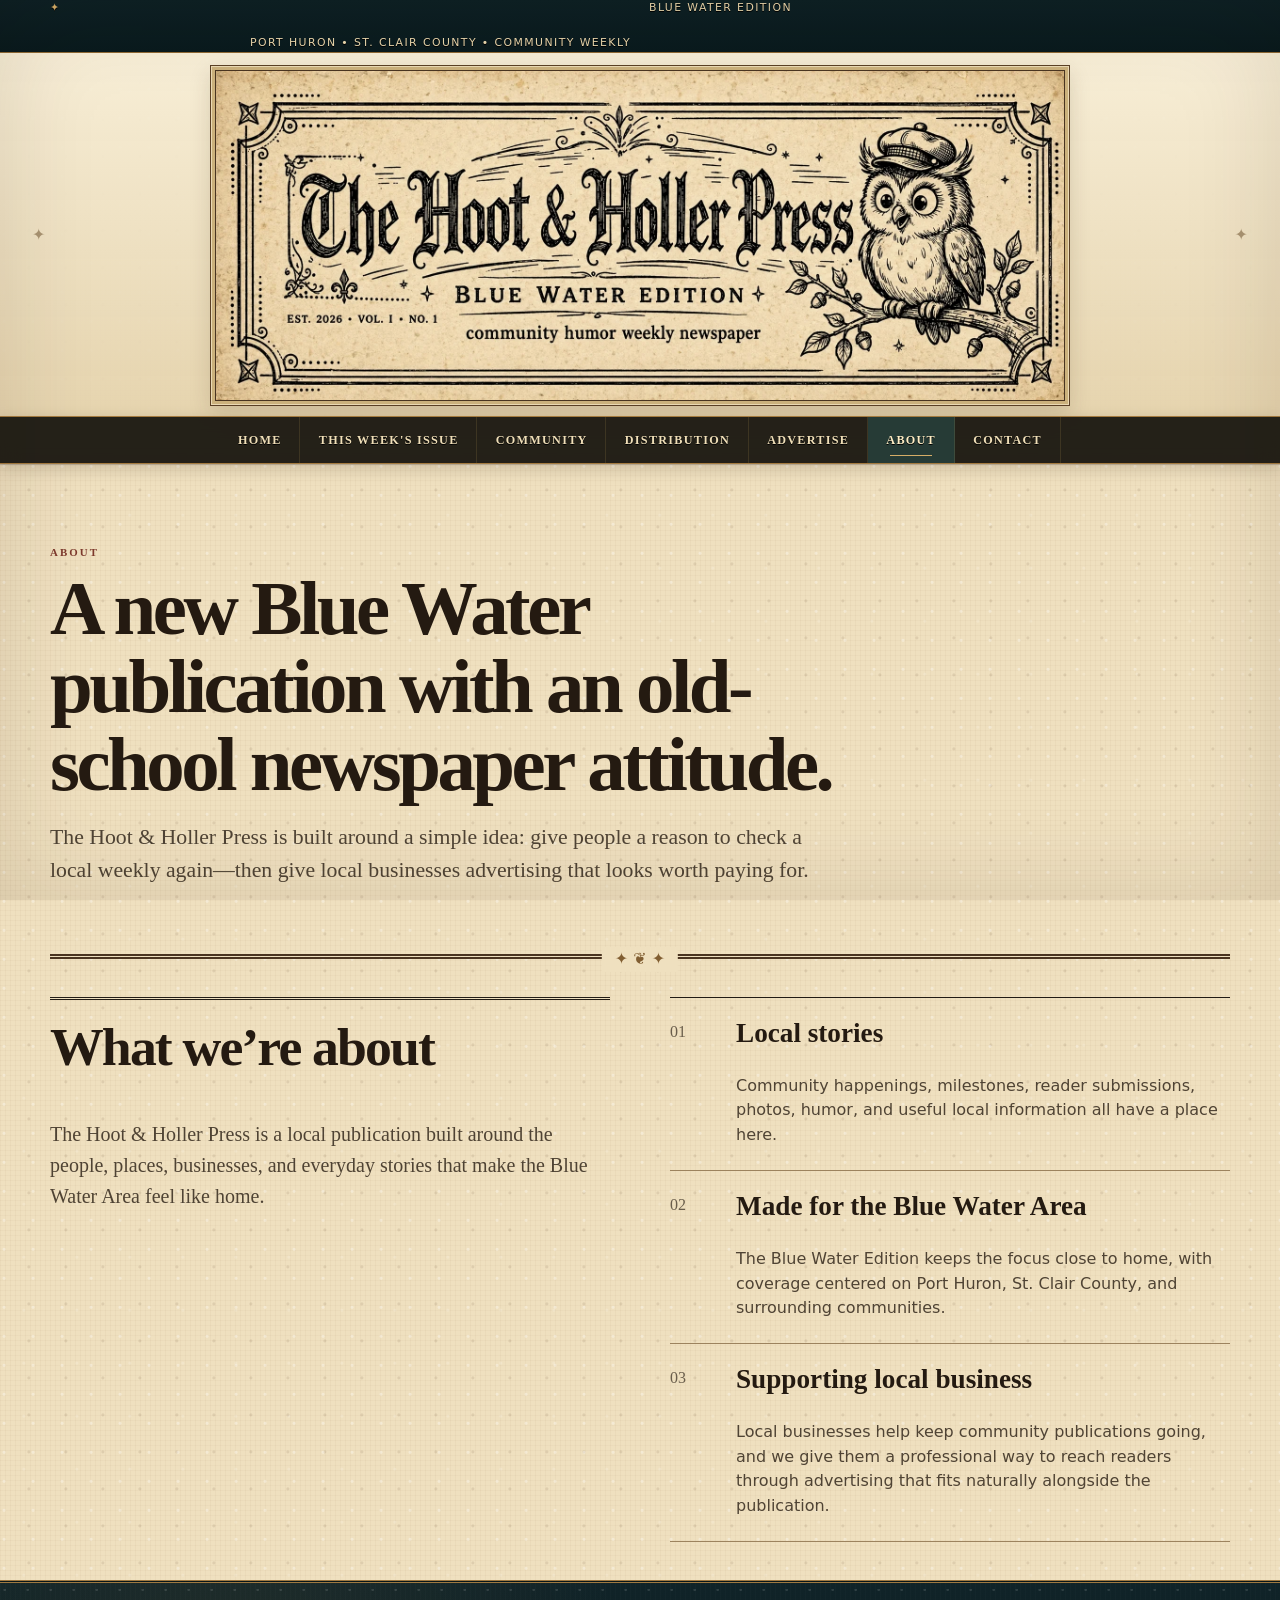
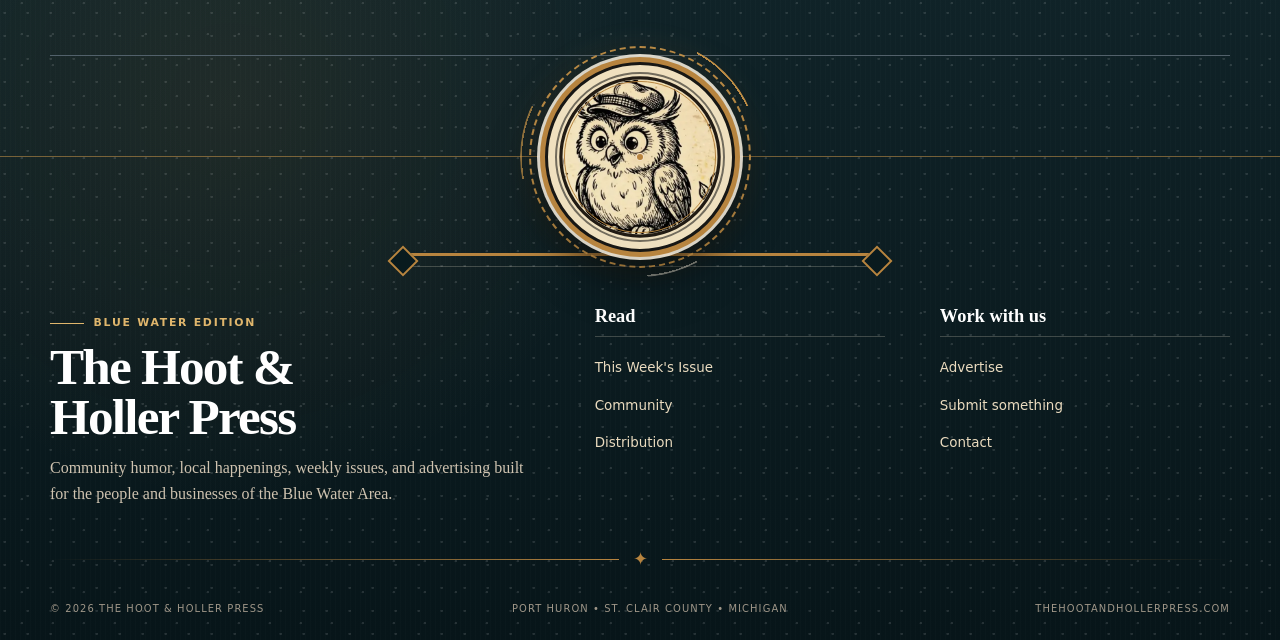
==== commit 5beff31f: "update" ====
--- a/about.html
+++ b/about.html
@@ -10,7 +10,7 @@
   </div></div>
 </header><main id="main">
 <section class="shell page-intro"><span class="section-kicker">About</span><h1>A new Blue Water publication with an old-school newspaper attitude.</h1><p>The Hoot &amp; Holler Press is built around a simple idea: give people a reason to check a local weekly again—then give local businesses advertising that looks worth paying for.</p></section>
-<section class="shell about-grid section-tight"><div class="about-big"><h2>What belongs here</h2><p>Community humor, useful local happenings, reader submissions, photos, trivia, milestones, oddities, business advertising and a weekly issue that ties everything together.</p></div><div class="about-list"><div><span>01</span><h3>Publication first</h3><p>Readers come for the issue, community happenings, humor, and familiar local voices.</p></div><div><span>02</span><h3>Local by design</h3><p>The Blue Water Edition gives the site a clear geographic identity.</p></div><div><span>03</span><h3>Ads with room to breathe</h3><p>Premium, inline, sidebar, issue, and footer placements give local businesses room to be noticed without overwhelming the publication.</p></div></div></section>
+<section class="shell about-grid section-tight"><div class="about-big"><h2>What we’re about</h2><p>The Hoot &amp; Holler Press is a local publication built around the people, places, businesses, and everyday stories that make the Blue Water Area feel like home.</p></div><div class="about-list"><div><span>01</span><h3>Local stories</h3><p>Community happenings, milestones, reader submissions, photos, humor, and useful local information all have a place here.</p></div><div><span>02</span><h3>Made for the Blue Water Area</h3><p>The Blue Water Edition keeps the focus close to home, with coverage centered on Port Huron, St. Clair County, and surrounding communities.</p></div><div><span>03</span><h3>Supporting local business</h3><p>Local businesses help keep community publications going, and we give them a professional way to reach readers through advertising that fits naturally alongside the publication.</p></div></div></section>
 </main><footer class="site-footer">
   <div class="shell footer-ad"><a class="ad-link" href="advertise.html" data-ad-slot="footer-strip"><span class="ad-label">Advertisement</span><span class="ad-fallback"><strong>AD SPACE AVAILABLE</strong><small>Site-wide footer placement</small></span><img src="images/ads/footer-strip.webp" alt="Advertising space available in The Hoot &amp; Holler Press"></a></div>
 
